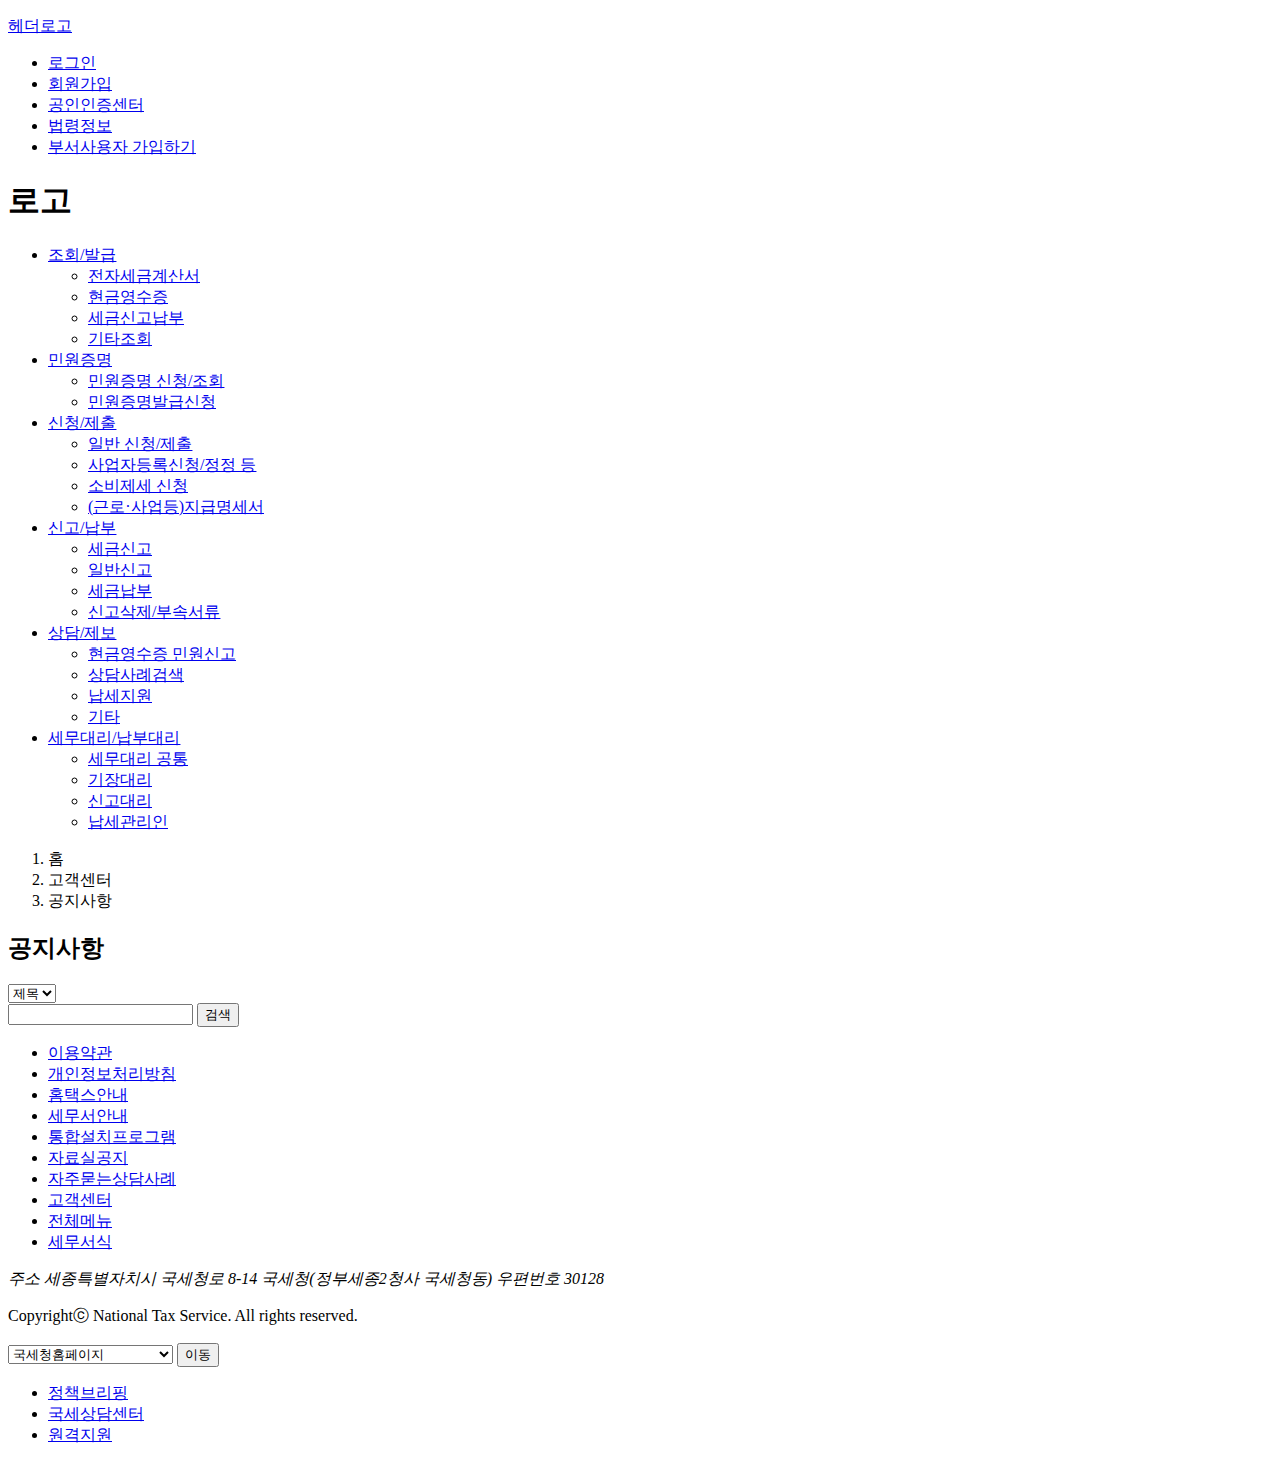
==== boards.html @ 21fefa9e "Merge branch 'master' of https://github.com/mucie567/hometax" ====
<!DOCTYPE html>
<html lang="ko">
<head>
    <meta charset="UTF-8">
    <meta name="viewport" content="width=device-width, initial-scale=1.0">
    <title>국세청 홈택스</title>
</head>
<body>
    <div id="wrap">
        <header id="header">
            <div class="header_top">
                <p class="header_top_logo"><a href="#">헤더로고</a></p>
                <ul>
                    <li><a href="#">로그인</a></li>
                    <li><a href="#">회원가입</a></li>
                    <li><a href="#">공인인증센터</a></li>
                    <li><a href="#">법령정보</a></li>
                    <li><a href="#">부서사용자 가입하기</a></li>
                </ul>
            </div>
            <h1 class="logo">로고</h1>
            <p class="all-menu"><a href="#"></a></p>
            <p class="search-bar"><a href="#"></a></p>
            <div id="gnb">
                <ul>
                    <li><a href="#">조회/발급</a>
                        <ul>
                            <li><a href="#">전자세금계산서</a></li>
                            <li><a href="#">현금영수증</a></li>
                            <li><a href="#">세금신고납부</a></li>
                            <li><a href="#">기타조회</a></li>
                        </ul>
                    </li>
                    <li><a href="#">민원증명</a>
                        <ul>
                            <li><a href="#">민원증명 신청/조회</a></li>
                            <li><a href="#">민원증명발급신청</a></li>
                        </ul>
                    </li>
                    <li><a href="#">신청/제출</a>
                        <ul>
                            <li><a href="#">일반 신청/제출</a></li>
                            <li><a href="#">사업자등록신청/정정 등</a></li>
                            <li><a href="#">소비제세 신청</a></li>
                            <li><a href="#">(근로&middot;사업등)지급명세서</a></li>
                        </ul>
                    </li>
                    <li><a href="#">신고/납부</a>
                        <ul>
                            <li><a href="#">세금신고</a></li>
                            <li><a href="#">일반신고</a></li>
                            <li><a href="#">세금납부</a></li>
                            <li><a href="#">신고삭제/부속서류</a></li>
                        </ul>
                    </li>
                    <li><a href="#">상담/제보</a>
                        <ul>
                            <li><a href="#">현금영수증 민원신고</a></li>
                            <li><a href="#">상담사례검색</a></li>
                            <li><a href="#">납세지원</a></li>
                            <li><a href="#">기타</a></li>
                        </ul>
                    </li>
                    <li><a href="#">세무대리/납부대리</a>
                        <ul>
                            <li><a href="#">세무대리 공통</a></li>
                            <li><a href="#">기장대리</a></li>
                            <li><a href="#">신고대리</a></li>
                            <li><a href="#">납세관리인</a></li>
                        </ul>
                    </li>
                </ul>
            </div>
        </header>
        <div id="container">
            <div class="top-menu">
                <ol>
                    <li>홈</li>
                    <li>고객센터</li>
                    <li>공지사항</li>
                </ol>
            </div>         
            <h2>공지사항</h2>
            <srh-form>
                <div class="srh-box">
                    <select name="serch type" id="srh-type">
                        <option value="제목">제목</option>
                        <option value="내용">내용</option>
                        <option value="번호">번호</option>
                    </select>
                </div>
                <div class="input-box">
                    <input type="text">
                    <input type="submit" value="검색">
                </div>
            </srh-form>

            <div class="content"></div>
            <div class="bottom-order"></div>
        </div>
        <div id="bg-footer">
            <footer id="footer">
                <ul class="footer-menu">
                    <li><a href="#">이용약관</a></li>
                    <li><a href="#">개인정보처리방침</a></li>
                    <li><a href="#">홈택스안내</a></li>
                    <li><a href="#">세무서안내</a></li>
                    <li><a href="#">통합설치프로그램</a></li>
                    <li><a href="#">자료실공지</a></li>
                    <li><a href="#">자주묻는상담사례</a></li>
                    <li><a href="#">고객센터</a></li>
                    <li><a href="#">전체메뉴</a></li>
                    <li><a href="#">세무서식</a></li>
                </ul>
                <address>주소 세종특별자치시 국세청로 8-14 국세청(정부세종2청사 국세청동)   우편번호 30128 </address>
                <p class="copryright">Copyrightⓒ National Tax Service. All rights reserved.</p>
                <select name="sitemap" id="sitemap-tab-menu">
                    <option value="국세청홈페이지">국세청홈페이지</option>
                    <option value="위택스">위택스</option>
                    <option value="이택스">이택스</option>
                    <option value="국민건강보험">국민건강보험</option>
                    <option value="기획재정부홈페이지">기획재정부홈페이지</option>
                    <option value="취업후학자금상환서비스">취업후학자금상환서비스</option>
                    <option value="공익신고안내">공익신고안내</option>
                </select>
                <input type="submit" value="이동">
                <ul>
                    <li><a href="#">정책브리핑</a></li>
                    <li><a href="#">국세상담센터</a></li>
                    <li><a href="#">원격지원</a></li>
                </ul>
            </footer>
        </div>
    </div>
</body>
</html>
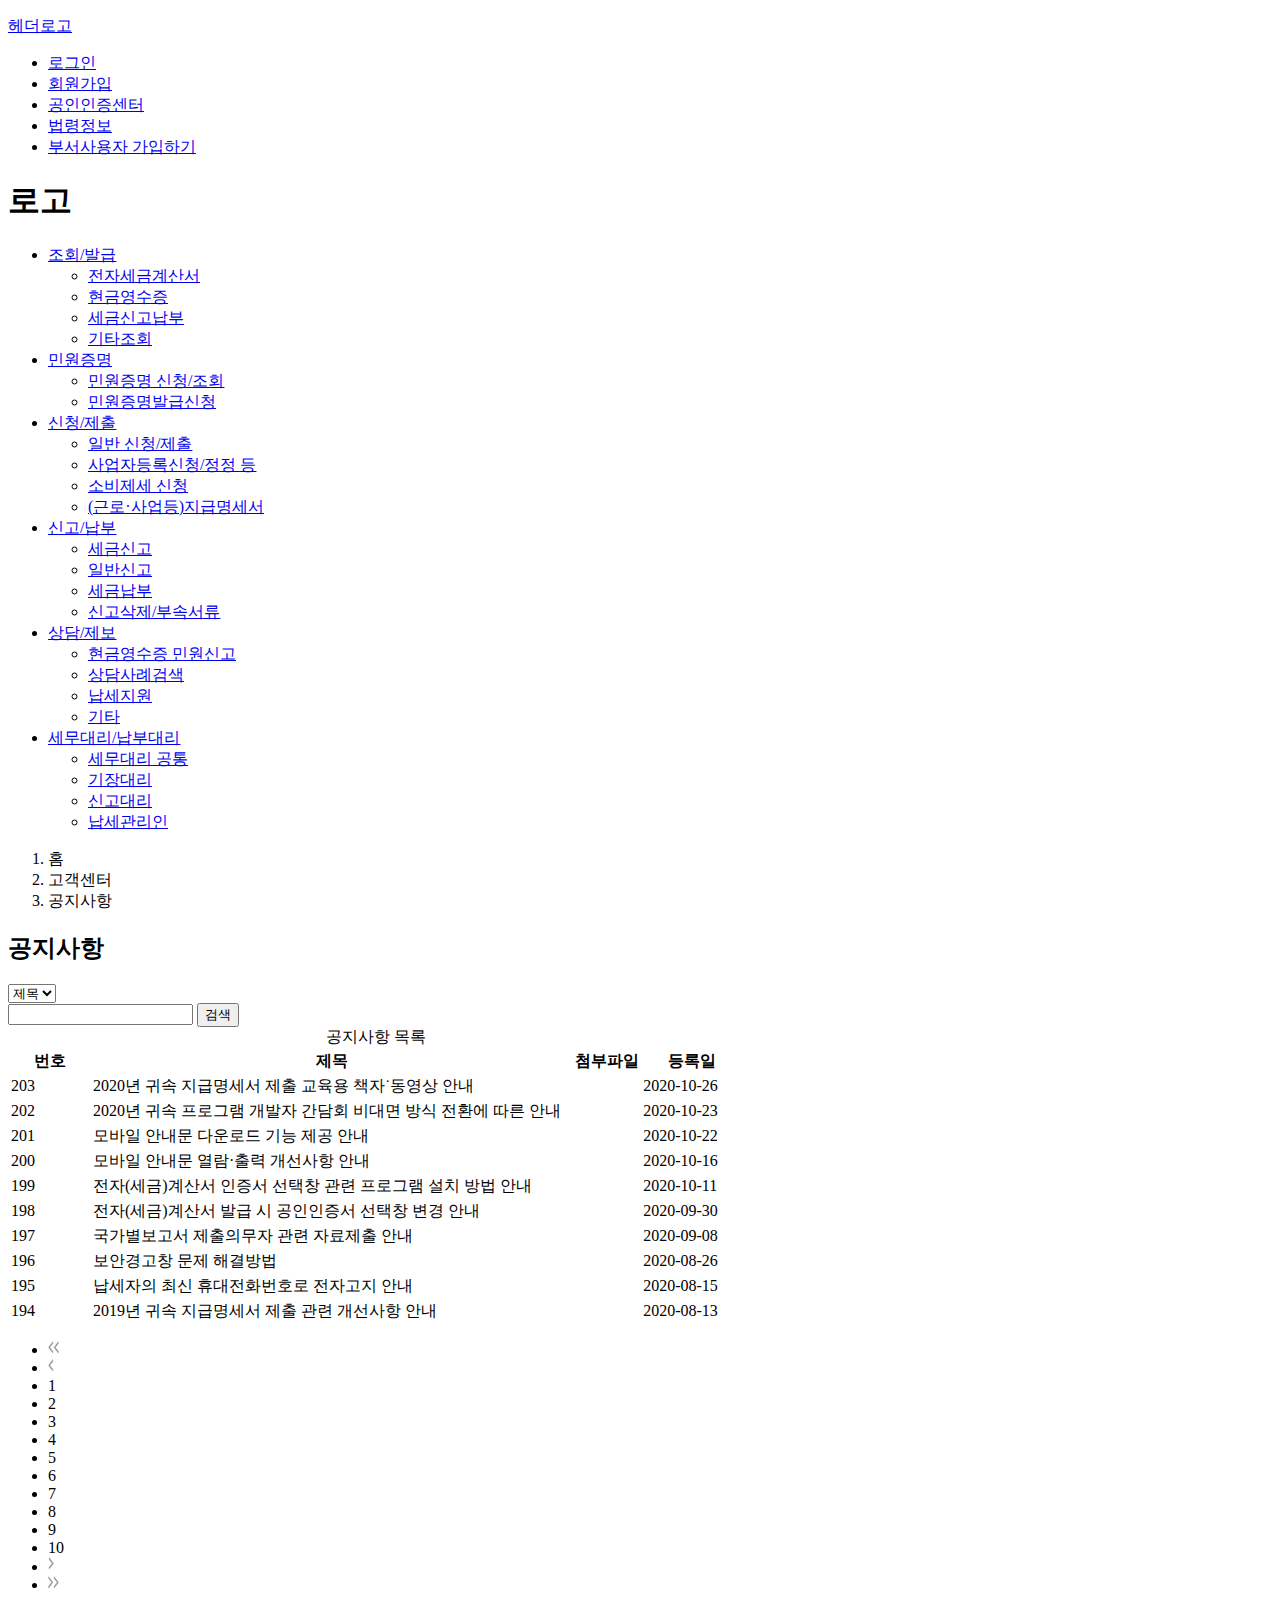
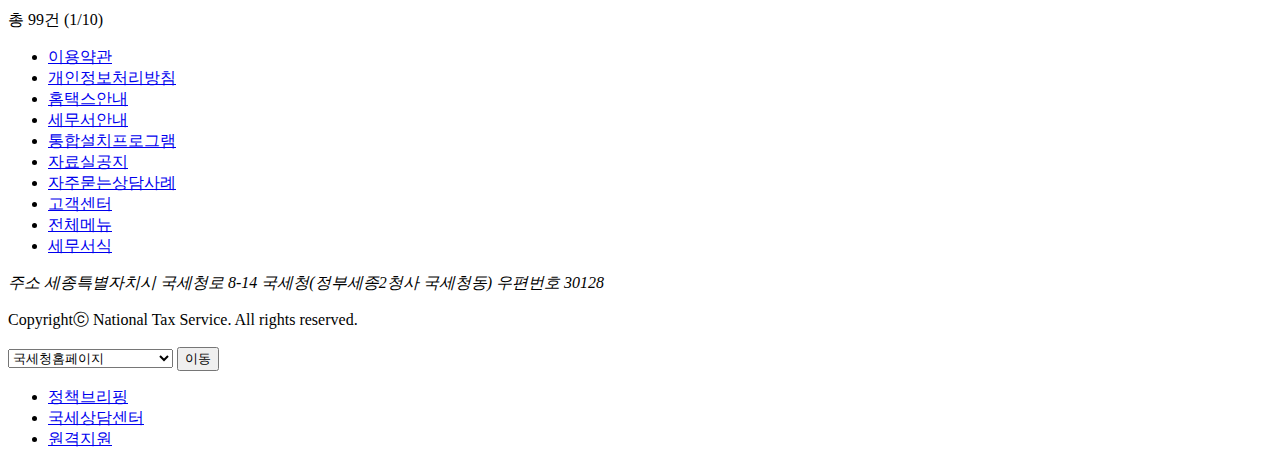
==== commit 689219ca: "boards-fin" ====
--- a/boards.html
+++ b/boards.html
@@ -94,9 +94,106 @@
                     <input type="submit" value="검색">
                 </div>
             </srh-form>
-
-            <div class="content"></div>
-            <div class="bottom-order"></div>
+            <div class="scope-col">
+                <table>
+                    <caption>공지사항 목록</caption>
+                    <colgroup>
+                        <col style="width:10.9%">
+                        <col style="width:65.45%">
+                        <col style="width:9.09%">
+                        <col style="width:13.63%">
+                    </colgroup>
+                    <thead>
+                        <tr>
+                            <th scope="col">번호</th>
+                            <th scope="col">제목</th>
+                            <th scope="col">첨부파일</th>
+                            <th scope="col">등록일</th>
+                        </tr>
+                    </thead>
+                    <tbody>
+                        <tr>
+                            <td>203</td>
+                            <td>2020년 귀속 지급명세서 제출 교육용 책자˙동영상 안내</td>
+                            <td class="att-file"></td>
+                            <td>2020-10-26</td>
+                        </tr>
+                        <tr>
+                            <td>202</td>
+                            <td>2020년 귀속 프로그램 개발자 간담회 비대면 방식 전환에 따른 안내</td>
+                            <td></td>
+                            <td>2020-10-23</td>
+                        </tr>
+                        <tr>
+                            <td>201</td>
+                            <td>모바일 안내문 다운로드 기능 제공 안내</td>
+                            <td class="att-file"></td>
+                            <td>2020-10-22</td>
+                        </tr>
+                        <tr>
+                            <td>200</td>
+                            <td>모바일 안내문 열람·출력 개선사항 안내</td>
+                            <td class="att-file"></td>
+                            <td>2020-10-16</td>
+                        </tr>
+                        <tr>
+                            <td>199</td>
+                            <td>전자(세금)계산서 인증서 선택창 관련 프로그램 설치 방법 안내</td>
+                            <td></td>
+                            <td>2020-10-11</td>
+                        </tr>
+                        <tr>
+                            <td>198</td>
+                            <td>전자(세금)계산서 발급 시 공인인증서 선택창 변경 안내</td>
+                            <td></td>
+                            <td>2020-09-30</td>
+                        </tr>
+                        <tr>
+                            <td>197</td>
+                            <td>국가별보고서 제출의무자 관련 자료제출 안내</td>
+                            <td class="att-file"></td>
+                            <td>2020-09-08</td>
+                        </tr>
+                        <tr>
+                            <td>196</td>
+                            <td>보안경고창 문제 해결방법</td>
+                            <td></td>
+                            <td>2020-08-26</td>
+                        </tr>
+                        <tr>
+                            <td>195</td>
+                            <td>납세자의 최신 휴대전화번호로 전자고지 안내</td>
+                            <td></td>
+                            <td>2020-08-15</td>
+                        </tr>
+                        <tr>
+                            <td>194</td>
+                            <td>2019년 귀속 지급명세서 제출 관련 개선사항 안내</td>
+                            <td class="att-file"></td>
+                            <td>2020-08-13</td>
+                        </tr>
+                    </tbody>
+                </table>
+            </div>
+            <div class="page-num">
+                <ul>
+                    <li><a href="#"><img src="images/boards/boards-arr1.png" alt="첫 페이지"></a></li>
+                    <li><a href="#"><img src="images/boards/boards-arr2.png" alt="이전 페이지"></a></li>
+                    <li><a href="#"></a>1</li>
+                    <li><a href="#"></a>2</li>
+                    <li><a href="#"></a>3</li>
+                    <li><a href="#"></a>4</li>
+                    <li><a href="#"></a>5</li>
+                    <li><a href="#"></a>6</li>
+                    <li><a href="#"></a>7</li>
+                    <li><a href="#"></a>8</li>
+                    <li><a href="#"></a>9</li>
+                    <li><a href="#"></a>10</li>
+                    <li><a href="#"><img src="images/boards/boards-arr3.png" alt="다음 페이지"></a></li>
+                    <li><a href="#"><img src="images/boards/boards-arr4.png" alt="마지막 페이지"></a></li>
+                </ul>
+            </div>
+            <p class="total">총 99건 (1/10)</p>
         </div>
         <div id="bg-footer">
             <footer id="footer">
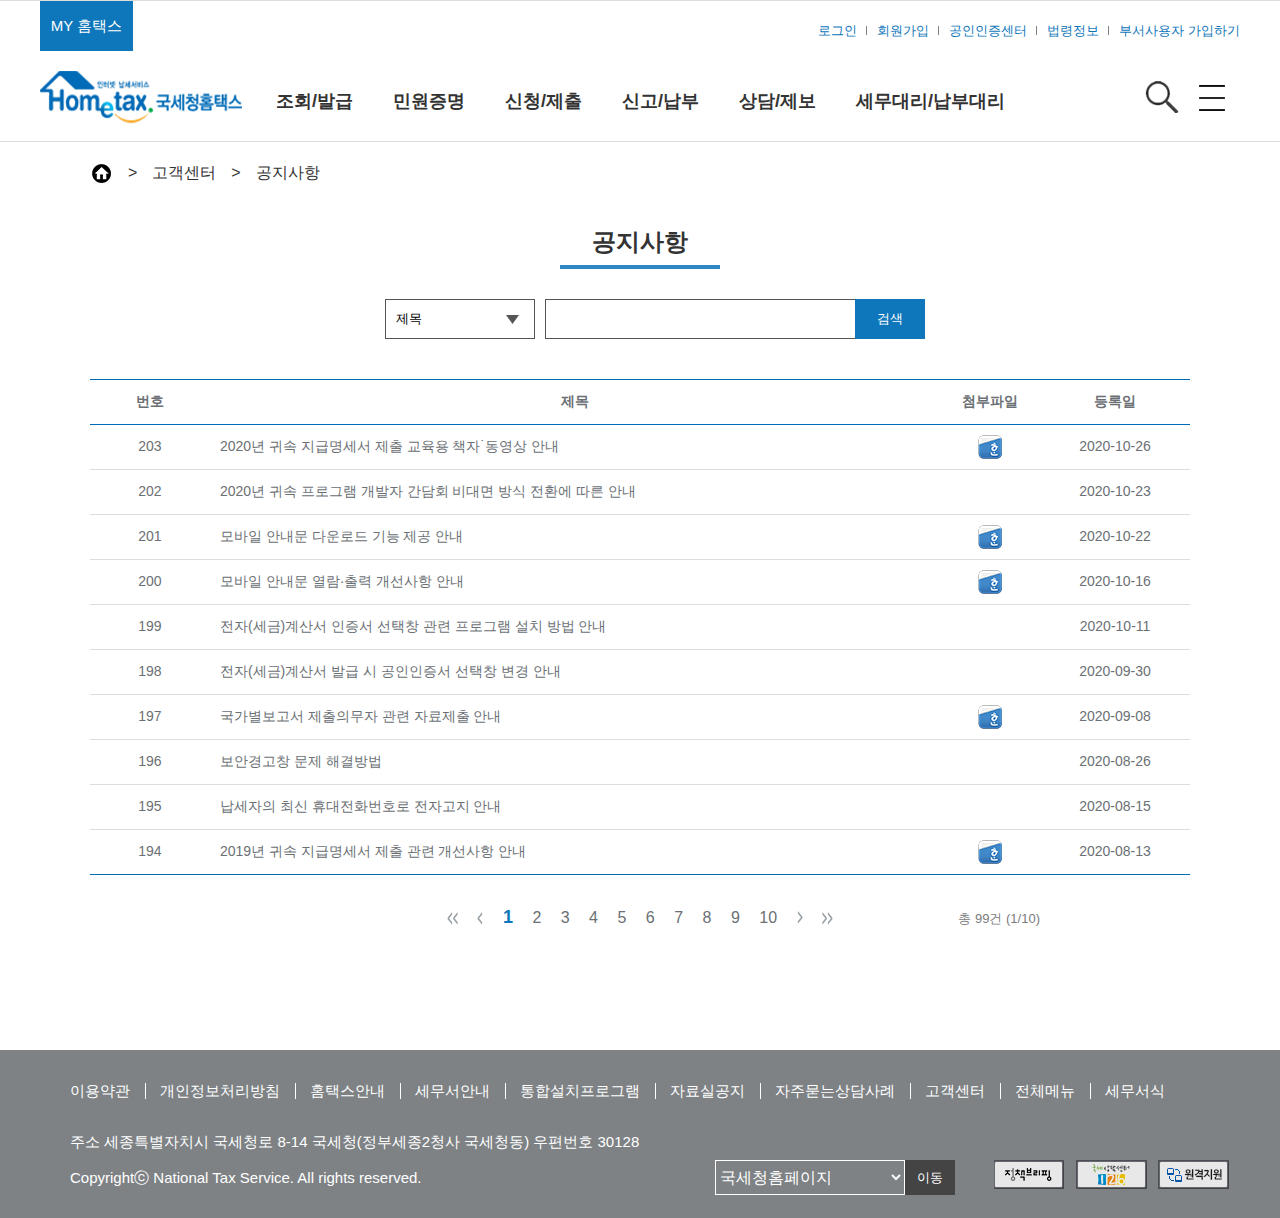
==== commit 0a971709: "no message" ====
--- a/boards.html
+++ b/boards.html
@@ -3,14 +3,16 @@
 <head>
     <meta charset="UTF-8">
     <meta name="viewport" content="width=device-width, initial-scale=1.0">
+    <link rel="stylesheet" href="css/style-boards.min.css">
     <title>국세청 홈택스</title>
 </head>
 <body>
-    <div id="wrap">
-        <header id="header">
+    <p class="skip-menu"><a href="#container">본문바로가기</a></p>
+    <header id="header-wrap">
+        <div id="header">
             <div class="header_top">
-                <p class="header_top_logo"><a href="#">헤더로고</a></p>
-                <ul>
+                <p class="header_top_logo"><a href="#">MY 홈택스</a></p>
+                <ul class="util-menu">
                     <li><a href="#">로그인</a></li>
                     <li><a href="#">회원가입</a></li>
                     <li><a href="#">공인인증센터</a></li>
@@ -18,88 +20,101 @@
                     <li><a href="#">부서사용자 가입하기</a></li>
                 </ul>
             </div>
-            <h1 class="logo">로고</h1>
-            <p class="all-menu"><a href="#"></a></p>
-            <p class="search-bar"><a href="#"></a></p>
-            <div id="gnb">
-                <ul>
-                    <li><a href="#">조회/발급</a>
-                        <ul>
-                            <li><a href="#">전자세금계산서</a></li>
-                            <li><a href="#">현금영수증</a></li>
-                            <li><a href="#">세금신고납부</a></li>
-                            <li><a href="#">기타조회</a></li>
-                        </ul>
-                    </li>
-                    <li><a href="#">민원증명</a>
-                        <ul>
-                            <li><a href="#">민원증명 신청/조회</a></li>
-                            <li><a href="#">민원증명발급신청</a></li>
-                        </ul>
-                    </li>
-                    <li><a href="#">신청/제출</a>
-                        <ul>
-                            <li><a href="#">일반 신청/제출</a></li>
-                            <li><a href="#">사업자등록신청/정정 등</a></li>
-                            <li><a href="#">소비제세 신청</a></li>
-                            <li><a href="#">(근로&middot;사업등)지급명세서</a></li>
-                        </ul>
-                    </li>
-                    <li><a href="#">신고/납부</a>
-                        <ul>
-                            <li><a href="#">세금신고</a></li>
-                            <li><a href="#">일반신고</a></li>
-                            <li><a href="#">세금납부</a></li>
-                            <li><a href="#">신고삭제/부속서류</a></li>
-                        </ul>
-                    </li>
-                    <li><a href="#">상담/제보</a>
-                        <ul>
-                            <li><a href="#">현금영수증 민원신고</a></li>
-                            <li><a href="#">상담사례검색</a></li>
-                            <li><a href="#">납세지원</a></li>
-                            <li><a href="#">기타</a></li>
-                        </ul>
-                    </li>
-                    <li><a href="#">세무대리/납부대리</a>
-                        <ul>
-                            <li><a href="#">세무대리 공통</a></li>
-                            <li><a href="#">기장대리</a></li>
-                            <li><a href="#">신고대리</a></li>
-                            <li><a href="#">납세관리인</a></li>
-                        </ul>
-                    </li>
-                </ul>
-            </div>
-        </header>
-        <div id="container">
-            <div class="top-menu">
+            <div class="header-bot">
+                <h1 class="logo"><a href="#">로고</a></h1>
+                <p class="all-menu"><a href="#gnb"></a></p>
+                <p class="search-bar"><a href="#"></a></p>
+                <div id="gnb">
+                    <ul>
+                        <!-- <li class="gnb-m1"><a href="#" class="on">조회/발급</a> -->
+                        <li class="gnb-m1"><a href="#">조회/발급</a>
+                            <ul>
+                                <li><a href="#">전자세금계산서</a></li>
+                                <li><a href="#">현금영수증</a></li>
+                                <li><a href="#">세금신고납부</a></li>
+                                <li><a href="#">기타조회</a></li>
+                            </ul>
+                        </li>
+                        <li class="gnb-m2"><a href="#">민원증명</a>
+                            <ul>
+                                <li><a href="#">민원증명 신청/조회</a></li>
+                                <li><a href="#">민원증명발급신청</a></li>
+                            </ul>
+                        </li>
+                        <li class="gnb-m3"><a href="#">신청/제출</a>
+                            <ul>
+                                <li><a href="#">일반 신청/제출</a></li>
+                                <li><a href="#">사업자등록신청/정정 등</a></li>
+                                <li><a href="#">소비제세 신청</a></li>
+                                <li><a href="#">(근로&middot;사업등)지급명세서</a></li>
+                            </ul>
+                        </li>
+                        <li class="gnb-m4"><a href="#">신고/납부</a>
+                            <ul>
+                                <li><a href="#">세금신고</a></li>
+                                <li><a href="#">일반신고</a></li>
+                                <li><a href="#">세금납부</a></li>
+                                <li><a href="#">신고삭제/부속서류</a></li>
+                            </ul>
+                        </li>
+                        <li class="gnb-m5"><a href="#">상담/제보</a>
+                            <ul>
+                                <li><a href="#">현금영수증 민원신고</a></li>
+                                <li><a href="#">상담사례검색</a></li>
+                                <li><a href="#">납세지원</a></li>
+                                <li><a href="#">기타</a></li>
+                            </ul>
+                        </li>
+                        <li class="gnb-m6"><a href="#">세무대리/납부대리</a>
+                            <ul>
+                                <li><a href="#">세무대리 공통</a></li>
+                                <li><a href="#">기장대리</a></li>
+                                <li><a href="#">신고대리</a></li>
+                                <li><a href="#">납세관리인</a></li>
+                            </ul>
+                        </li>
+                    </ul>
+                    <p class="btn-gnb-close">닫기</p>
+                </div>
+            </div>
+        </div>
+    </header>
+    <div id="container">
+        <div class="top-menu">
+            <div class="navigation">
                 <ol>
-                    <li>홈</li>
-                    <li>고객센터</li>
-                    <li>공지사항</li>
+                    <li class="home-icon">홈</li>
+                    <li><span>></span><a href="#">고객센터</a></li>
+                    <li><span>></span><a href="boards.html">공지사항</a></li>
                 </ol>
-            </div>         
+            </div>
+        </div>         
+        <div class="contents-box">
             <h2>공지사항</h2>
-            <srh-form>
-                <div class="srh-box">
-                    <select name="serch type" id="srh-type">
-                        <option value="제목">제목</option>
-                        <option value="내용">내용</option>
-                        <option value="번호">번호</option>
-                    </select>
-                </div>
-                <div class="input-box">
-                    <input type="text">
-                    <input type="submit" value="검색">
-                </div>
-            </srh-form>
+            <form class="srh-form" method="POST">
+                <fieldset>
+                    <legend>공지사항 검색</legend>
+                    <ul>
+                        <li class="srh-box">
+                            <select name="serch type" id="srh-type" title="검색어 옵셤을 선택하세요">
+                                <option value="title">제목</option>
+                                <option value="content">내용</option>
+                                <option value="number">번호</option>
+                            </select>
+                        </li>
+                        <li class="input-box">
+                            <input type="text" title="검색어를 입력하세요">
+                            <input type="submit" value="검색">
+                        </li>
+                    </ul>
+                </fieldset>
+            </form>
             <div class="scope-col">
                 <table>
                     <caption>공지사항 목록</caption>
                     <colgroup>
                         <col style="width:10.9%">
-                        <col style="width:65.45%">
+                        <col style="width:auto">
                         <col style="width:9.09%">
                         <col style="width:13.63%">
                     </colgroup>
@@ -114,61 +129,61 @@
                     <tbody>
                         <tr>
                             <td>203</td>
-                            <td>2020년 귀속 지급명세서 제출 교육용 책자˙동영상 안내</td>
+                            <td class="col-title"><a href="#">2020년 귀속 지급명세서 제출 교육용 책자˙동영상 안내</a></td>
                             <td class="att-file"></td>
                             <td>2020-10-26</td>
                         </tr>
                         <tr>
                             <td>202</td>
-                            <td>2020년 귀속 프로그램 개발자 간담회 비대면 방식 전환에 따른 안내</td>
+                            <td class="col-title"><a href="#">2020년 귀속 프로그램 개발자 간담회 비대면 방식 전환에 따른 안내</a></td>
                             <td></td>
                             <td>2020-10-23</td>
                         </tr>
                         <tr>
                             <td>201</td>
-                            <td>모바일 안내문 다운로드 기능 제공 안내</td>
+                            <td class="col-title"><a href="#">모바일 안내문 다운로드 기능 제공 안내</a></td>
                             <td class="att-file"></td>
                             <td>2020-10-22</td>
                         </tr>
                         <tr>
                             <td>200</td>
-                            <td>모바일 안내문 열람·출력 개선사항 안내</td>
+                            <td class="col-title"><a href="#">모바일 안내문 열람·출력 개선사항 안내</a></td>
                             <td class="att-file"></td>
                             <td>2020-10-16</td>
                         </tr>
                         <tr>
                             <td>199</td>
-                            <td>전자(세금)계산서 인증서 선택창 관련 프로그램 설치 방법 안내</td>
+                            <td class="col-title"><a href="#">전자(세금)계산서 인증서 선택창 관련 프로그램 설치 방법 안내</a></td>
                             <td></td>
                             <td>2020-10-11</td>
                         </tr>
                         <tr>
                             <td>198</td>
-                            <td>전자(세금)계산서 발급 시 공인인증서 선택창 변경 안내</td>
+                            <td class="col-title"><a href="#">전자(세금)계산서 발급 시 공인인증서 선택창 변경 안내</a></td>
                             <td></td>
                             <td>2020-09-30</td>
                         </tr>
                         <tr>
                             <td>197</td>
-                            <td>국가별보고서 제출의무자 관련 자료제출 안내</td>
+                            <td class="col-title"><a href="#">국가별보고서 제출의무자 관련 자료제출 안내</a></td>
                             <td class="att-file"></td>
                             <td>2020-09-08</td>
                         </tr>
                         <tr>
                             <td>196</td>
-                            <td>보안경고창 문제 해결방법</td>
+                            <td class="col-title"><a href="#">보안경고창 문제 해결방법</a></td>
                             <td></td>
                             <td>2020-08-26</td>
                         </tr>
                         <tr>
                             <td>195</td>
-                            <td>납세자의 최신 휴대전화번호로 전자고지 안내</td>
+                            <td class="col-title"><a href="#">납세자의 최신 휴대전화번호로 전자고지 안내</a></td>
                             <td></td>
                             <td>2020-08-15</td>
                         </tr>
-                        <tr>
+                        <tr class="col-last">
                             <td>194</td>
-                            <td>2019년 귀속 지급명세서 제출 관련 개선사항 안내</td>
+                            <td class="col-title"><a href="#">2019년 귀속 지급명세서 제출 관련 개선사항 안내</a></td>
                             <td class="att-file"></td>
                             <td>2020-08-13</td>
                         </tr>
@@ -179,38 +194,41 @@
                 <ul>
                     <li><a href="#"><img src="images/boards/boards-arr1.png" alt="첫 페이지"></a></li>
                     <li><a href="#"><img src="images/boards/boards-arr2.png" alt="이전 페이지"></a></li>
-                    <li><a href="#"></a>1</li>
-                    <li><a href="#"></a>2</li>
-                    <li><a href="#"></a>3</li>
-                    <li><a href="#"></a>4</li>
-                    <li><a href="#"></a>5</li>
-                    <li><a href="#"></a>6</li>
-                    <li><a href="#"></a>7</li>
-                    <li><a href="#"></a>8</li>
-                    <li><a href="#"></a>9</li>
-                    <li><a href="#"></a>10</li>
+                    <li><a href="#" class="on">1</a></li>
+                    <!-- <li><a href="#">1</a></li> -->
+                    <li><a href="#">2</a></li>
+                    <li><a href="#">3</a></li>
+                    <li><a href="#">4</a></li>
+                    <li><a href="#">5</a></li>
+                    <li><a href="#">6</a></li>
+                    <li><a href="#">7</a></li>
+                    <li><a href="#">8</a></li>
+                    <li><a href="#">9</a></li>
+                    <li><a href="#">1</a>0</li>
                     <li><a href="#"><img src="images/boards/boards-arr3.png" alt="다음 페이지"></a></li>
                     <li><a href="#"><img src="images/boards/boards-arr4.png" alt="마지막 페이지"></a></li>
                 </ul>
-            </div>
-            <p class="total">총 99건 (1/10)</p>
+                <p class="total">총 99건 (1/10)</p>
+            </div>
         </div>
-        <div id="bg-footer">
-            <footer id="footer">
-                <ul class="footer-menu">
-                    <li><a href="#">이용약관</a></li>
-                    <li><a href="#">개인정보처리방침</a></li>
-                    <li><a href="#">홈택스안내</a></li>
-                    <li><a href="#">세무서안내</a></li>
-                    <li><a href="#">통합설치프로그램</a></li>
-                    <li><a href="#">자료실공지</a></li>
-                    <li><a href="#">자주묻는상담사례</a></li>
-                    <li><a href="#">고객센터</a></li>
-                    <li><a href="#">전체메뉴</a></li>
-                    <li><a href="#">세무서식</a></li>
-                </ul>
-                <address>주소 세종특별자치시 국세청로 8-14 국세청(정부세종2청사 국세청동)   우편번호 30128 </address>
-                <p class="copryright">Copyrightⓒ National Tax Service. All rights reserved.</p>
+    </div>
+    <div id="bg-footer">
+        <footer id="footer">
+            <ul class="footer-menu">
+                <li><a href="#">이용약관</a></li>
+                <li><a href="#">개인정보처리방침</a></li>
+                <li><a href="#">홈택스안내</a></li>
+                <li><a href="#">세무서안내</a></li>
+                <li><a href="#">통합설치프로그램</a></li>
+                <li><a href="#">자료실공지</a></li>
+                <li><a href="#">자주묻는상담사례</a></li>
+                <li><a href="#">고객센터</a></li>
+                <li><a href="#">전체메뉴</a></li>
+                <li><a href="#">세무서식</a></li>
+            </ul>
+            <address>주소 세종특별자치시 국세청로 8-14 국세청(정부세종2청사 국세청동)   우편번호 30128 </address>
+            <p class="copryright">Copyrightⓒ National Tax Service. All rights reserved.</p>
+            <div class="sitemap-select">
                 <select name="sitemap" id="sitemap-tab-menu">
                     <option value="국세청홈페이지">국세청홈페이지</option>
                     <option value="위택스">위택스</option>
@@ -221,13 +239,13 @@
                     <option value="공익신고안내">공익신고안내</option>
                 </select>
                 <input type="submit" value="이동">
-                <ul>
-                    <li><a href="#">정책브리핑</a></li>
-                    <li><a href="#">국세상담센터</a></li>
-                    <li><a href="#">원격지원</a></li>
-                </ul>
-            </footer>
-        </div>
+            </div>
+            <ul class="footer-site-ico">
+                <li class="footer-site-ico-1"><a href="#">정책브리핑</a></li>
+                <li class="footer-site-ico-2"><a href="#">국세상담센터</a></li>
+                <li class="footer-site-ico-3"><a href="#">원격지원</a></li>
+            </ul>
+        </footer>
     </div>
 </body>
 </html>--- a/css/style-boards.min.css
+++ b/css/style-boards.min.css
@@ -0,0 +1,3 @@
+@import url("../css/reset.css");body{width:100%;color:#333333;font:14px/1.4 Noto Sans, Malgun Gothic, '맑은고딕', AppleGothic, gulim, '굴림', dotum,+ '돋움', sans-serif}#header-wrap{width:100%;margin:0 auto;border-top:1px solid #dddddd;border-bottom:1px solid #dddddd;margin-bottom:20px}#header-wrap #header{max-width:1200px;margin:0 auto}#header-wrap #header .header_top{overflow:hidden}#header-wrap #header .header_top .header_top_logo{float:left}#header-wrap #header .header_top .header_top_logo a{display:block;width:93px;height:50px;color:#fff;font-size:15px;background-color:#0e76ba;text-align:center;line-height:50px}#header-wrap #header .header_top ul{float:right;overflow:hidden;margin-top:20px}#header-wrap #header .header_top ul li{position:relative;float:left;margin-left:20px}#header-wrap #header .header_top ul li:first-child{margin-left:0}#header-wrap #header .header_top ul li::before{position:absolute;top:5px;left:-11px;content:'';display:block;width:1px;height:9px;background-color:#7e8285}#header-wrap #header .header_top ul li a{color:#0e76ba;font-size:13px}#header-wrap #header .header-bot{position:relative;padding:20px 0 20px;margin-bottom:10px;height:80px}#header-wrap #header .header-bot .logo a{display:block;text-indent:-9999px;width:202px;height:54px;background:url("../images/common/logo.png") no-repeat 0 0}#header-wrap #header .header-bot .all-menu{position:absolute;top:30px;right:10px}#header-wrap #header .header-bot .all-menu a{display:block;width:36px;height:36px;background:url(../images/common/ico-all-menu-1.png) no-repeat 0 0}#header-wrap #header .header-bot .search-bar{position:absolute;top:28px;right:60px}#header-wrap #header .header-bot .search-bar a{display:block;width:36px;height:36px;background:url(../images/common/ico-sch-1.png) no-repeat 0 0}#gnb{position:absolute;top:38px;left:196px;max-width:100%}#gnb .btn-gnb-close{display:none}#gnb>ul{overflow:hidden}#gnb>ul *[class*='gnb-']{float:left;margin-left:40px}#gnb>ul *[class*='gnb-']>a{font-size:18px;font-weight:bold;color:#333}#gnb>ul *[class*='gnb-']>ul{overflow:hidden;display:none}#gnb>ul *[class*='gnb-']>ul.on{display:block}#gnb>ul *[class*='gnb-']>ul li{padding-left:120px;font-size:16px;color:#0e76ba;float:left}#gnb>ul *[class*='gnb-']>ul li:first-child{padding-left:0}#container{width:1200px;margin:0 auto}#container .top-menu .navigation{overflow:hidden;position:relative;margin-left:50px;font-size:16px}#container .top-menu .navigation li{float:left;margin-right:15px;text-align:center}#container .top-menu .navigation li span{padding-right:15px}#container .top-menu .navigation .home-icon{height:23px;width:23px;background:url("../images/boards/boards-home.png") no-repeat 0 0;text-indent:-9999px}.contents-box{max-width:1100px;margin:0 auto;color:#6b7074}.contents-box h2{text-align:center;font-size:24px;font-weight:bold;color:#333333;margin:40px 0;position:relative}.contents-box h2::after{content:'';position:absolute;top:40px;left:calc(50% - 80px);width:160px;height:4px;background-color:#2c87c2}.contents-box .srh-form{position:relative;padding-bottom:80px}.contents-box .srh-form .srh-box{position:absolute;top:0;left:295px}.contents-box .srh-form .srh-box select{width:150px;height:40px;border-color:#555555;padding-left:10px;padding-right:35px;white-space:nowrap;text-overflow:ellipsis;-webkit-appearance:none;background:url("../images/boards/boards-arr6.png") no-repeat 120px 15px}.contents-box .srh-form .srh-box select:focus{outline:none}.contents-box .srh-form .input-box{position:absolute;top:0;left:455px}.contents-box .srh-form .input-box input{padding:10px;border-color:#555555}.contents-box .srh-form .input-box input:focus{outline:none}.contents-box .srh-form .input-box input[type="text"]{width:380px;height:40px;padding-right:70px}.contents-box .srh-form .input-box input[type="submit"]{position:absolute;top:0;right:0;background-color:#0e76ba;color:#fff;width:70px;height:40px;border:none;-webkit-appearance:none}.contents-box .scope-col table{text-align:center;width:1100px;margin:0 auto}.contents-box .scope-col table th{height:45px;vertical-align:middle;border-top:1px solid #006bb7;border-bottom:1px solid #006bb7}.contents-box .scope-col table td{height:45px;vertical-align:middle;border-bottom:1px solid #dddddd}.contents-box .scope-col .col-title{text-align:left;padding:0 10px;word-break:break-all}.contents-box .scope-col .col-last td{border-bottom:1px solid #006bb7}.contents-box .scope-col .att-file{width:24px;height:24px;background:url(../images/boards/boards-att-file.png) center center no-repeat}.contents-box .page-num{text-align:center;font-size:16px;margin:30px 0 120px;position:relative}.contents-box .page-num ul li{display:inline-block;padding-right:15px}.contents-box .page-num ul li:last-child{padding-right:0}.contents-box .page-num ul li .on{color:#0e76ba;font-weight:bold;font-size:18px}.contents-box .page-num p{position:absolute;top:5px;right:150px;font-size:13px;color:#7c7c7c;vertical-align:middle}#bg-footer{max-width:100%;background-color:#7e8285;color:#fff;font-size:15px}#footer{position:relative;max-width:1200px;margin:0 auto;padding:30px}#footer .footer-menu{overflow:hidden;margin-bottom:30px}#footer .footer-menu li{position:relative;float:left;margin-left:30px}#footer .footer-menu li ~ li::after{position:absolute;top:3px;left:-15px;content:'';display:block;width:1px;height:16px;background-color:#fff}#footer .footer-menu li:first-child{margin-left:0}#footer address{padding-bottom:15px}#footer .sitemap-select{position:absolute;top:110px;right:335px}#footer .sitemap-select input[type='submit']{position:absolute;top:0;right:-50px;width:50px;height:35px;color:#fff;background-color:#444;border:1px solid transparent}#footer .footer-site-ico{position:absolute;top:110px;right:10px;overflow:hidden}#footer .footer-site-ico li{text-indent:-9999px;float:left;width:72px;height:29px;background:url("../images/common/footer-ico-1.png") no-repeat 0 0;margin-left:10px}#footer .footer-site-ico li.footer-site-ico-2{background:url("../images/common/footer-ico-2.png") no-repeat 0 0}#footer .footer-site-ico li.footer-site-ico-3{background:url("../images/common/footer-ico-3.png") no-repeat 0 0}#sitemap-tab-menu{width:190px;height:35px;background-color:#7e8285;color:#fff;border:1px solid #fff;font-size:16px}@media (min-width: 1076px){#banner-slide .banner-ico-1 .banner-ico{max-width:100%}}@media (max-width: 1075px) and (min-width: 1024px){body{margin:0 auto}#header .header-bot .search-bar a{display:none}#banner-slide .banner-ico-1 .banner-ico{max-width:100%}#board-service .board-left{max-width:100%}#board-service .service-right{max-width:100%}#footer .footer-menu{display:none}#footer .sitemap-select{top:60px}#footer .footer-site-ico{top:60px}}@media (max-width: 1023px){body{padding:10px}#header .header_top{display:none}#header .header-bot .logo a{margin:0 auto}#header .header-bot .search-bar a{display:none}#bg-container #container .tit-1{display:none}#bg-container #container .tax-calc{margin:0;top:calc(50% - 168px);left:calc(50% - 355px)}#bg-container #container .calendar{margin:0;top:calc(50% - 168px);right:calc(50% - 355px)}#banner-slide .banner-ico-1{overflow-x:auto}#board-service .board-left{float:none;width:100%}#board-service .service-right{float:none;width:100%}#footer{text-align:center}#footer .sitemap-select{display:none}#footer .footer-site-ico{display:none}}@media (max-width: 719px){body{padding:0 10px}#header .header_top{display:none}#header .header-bot .logo a{margin:0 auto}#header .header-bot .search-bar a{display:none}#header .header-bot .search-bar{display:none}#gnb{display:none}#bg-container{background:none}#bg-container #container{padding:0;height:100%}#bg-container #container .tit-1{display:none}#bg-container #container .tax-calc{position:static;width:100%;margin:0 auto;padding:30px 30px 0 30px}#bg-container #container .tax-calc form input[type='text']:first-child{position:absolute;top:0;left:0;width:100%}#bg-container #container .tax-calc form input[type='text']:first-child+label a{position:relative;top:-87px;right:5px}#bg-container #container .tax-calc form .auto-input-1{display:none}#bg-container #container .tax-calc .input-number-1{text-align:center;position:relative;top:65px;left:-140px}#bg-container #container .calendar{position:relative;top:-100px;left:0;margin:0 auto}#auto-input-2{display:none}#banner-slide{top:-115px}#banner-slide .banner-ico-1{overflow-x:auto}#board-service{top:-115px}#board-service .board-left{float:none;width:100%}#board-service .board-left input[type='radio']+label{font-size:14px}#board-service .board-left input[type='radio']:checked+label{font-size:16px}#board-service .service-right{text-align:center}#board-service .service-right ul li{width:50%}#board-service .service-right ul li:nth-child(2n+1){clear:both}#footer address{display:none}#footer .footer-menu{display:none}}@media (max-width: 386px){.btn-more-2{display:none}}
+/*# sourceMappingURL=style-boards.min.css.map */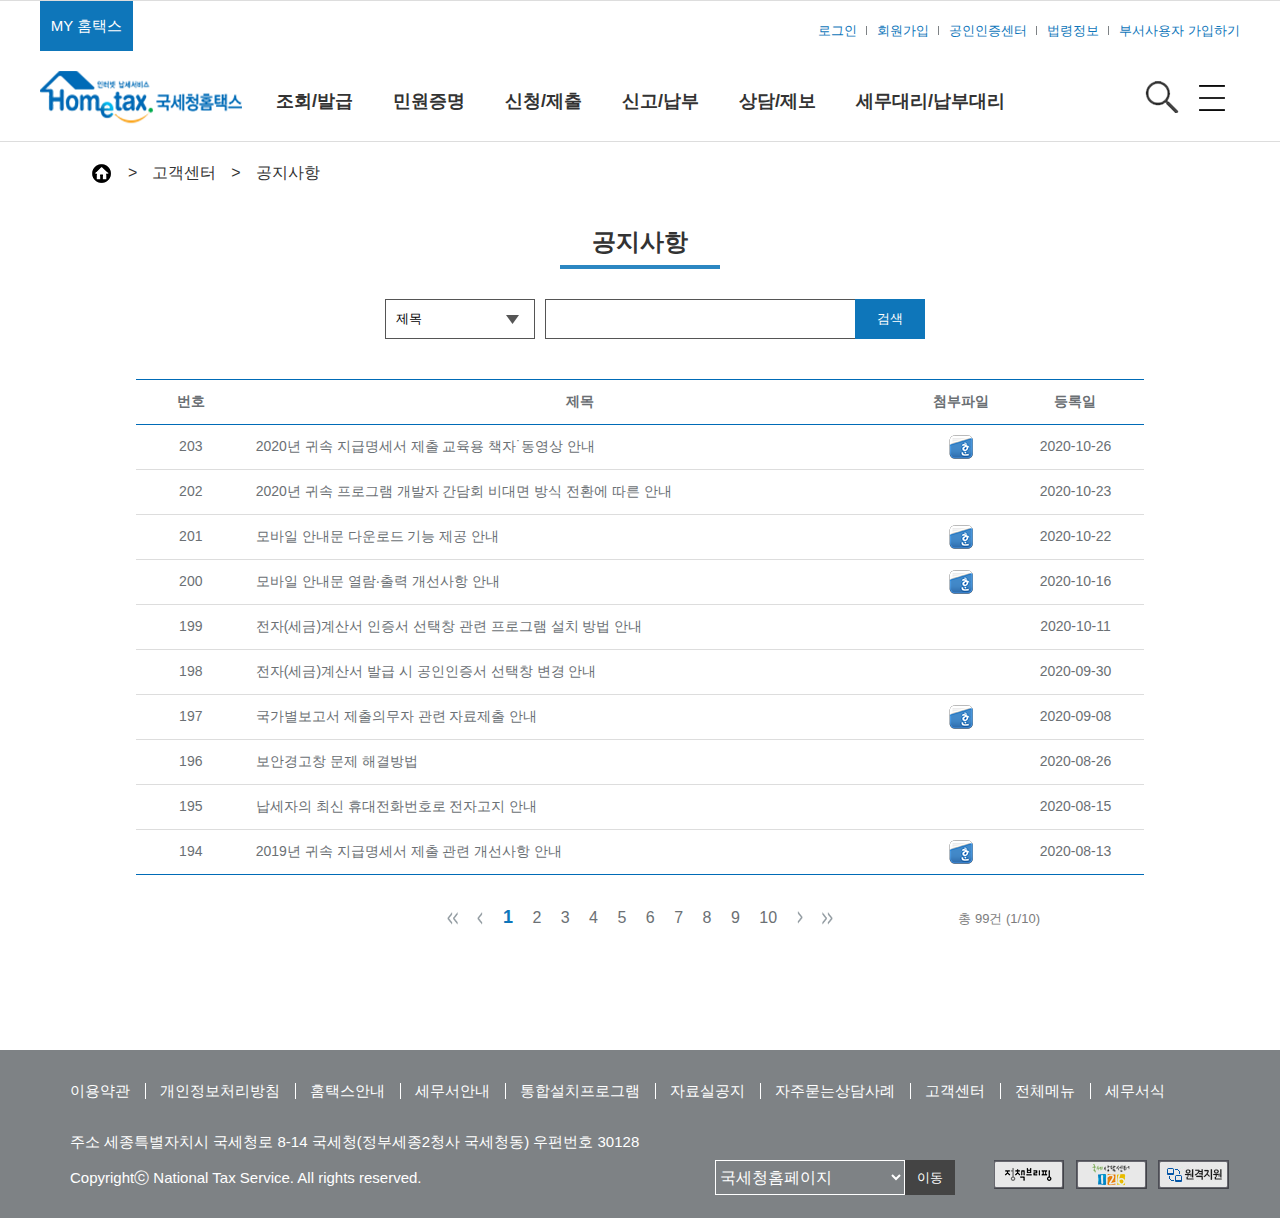
==== commit 6be82f84: "end" ====
--- a/boards.html
+++ b/boards.html
@@ -4,16 +4,17 @@
     <meta charset="UTF-8">
     <meta name="viewport" content="width=device-width, initial-scale=1.0">
     <link rel="stylesheet" href="css/style-boards.min.css">
-    <title>국세청 홈택스</title>
+    <link rel="shortcut icon" href="images/common/favicon.png" type="image/x-icon">
+    <title>국세청 홈택스 | 공지사항</title>
 </head>
 <body>
     <p class="skip-menu"><a href="#container">본문바로가기</a></p>
     <header id="header-wrap">
         <div id="header">
             <div class="header_top">
-                <p class="header_top_logo"><a href="#">MY 홈택스</a></p>
+                <p class="header_top_logo"><a href="index.html">MY 홈택스</a></p>
                 <ul class="util-menu">
-                    <li><a href="#">로그인</a></li>
+                    <li><a href="login.html">로그인</a></li>
                     <li><a href="#">회원가입</a></li>
                     <li><a href="#">공인인증센터</a></li>
                     <li><a href="#">법령정보</a></li>
--- a/css/style-boards.min.css
+++ b/css/style-boards.min.css
@@ -1,3 +1,2 @@
-@import url("../css/reset.css");body{width:100%;color:#333333;font:14px/1.4 Noto Sans, Malgun Gothic, '맑은고딕', AppleGothic, gulim, '굴림', dotum,- '돋움', sans-serif}#header-wrap{width:100%;margin:0 auto;border-top:1px solid #dddddd;border-bottom:1px solid #dddddd;margin-bottom:20px}#header-wrap #header{max-width:1200px;margin:0 auto}#header-wrap #header .header_top{overflow:hidden}#header-wrap #header .header_top .header_top_logo{float:left}#header-wrap #header .header_top .header_top_logo a{display:block;width:93px;height:50px;color:#fff;font-size:15px;background-color:#0e76ba;text-align:center;line-height:50px}#header-wrap #header .header_top ul{float:right;overflow:hidden;margin-top:20px}#header-wrap #header .header_top ul li{position:relative;float:left;margin-left:20px}#header-wrap #header .header_top ul li:first-child{margin-left:0}#header-wrap #header .header_top ul li::before{position:absolute;top:5px;left:-11px;content:'';display:block;width:1px;height:9px;background-color:#7e8285}#header-wrap #header .header_top ul li a{color:#0e76ba;font-size:13px}#header-wrap #header .header-bot{position:relative;padding:20px 0 20px;margin-bottom:10px;height:80px}#header-wrap #header .header-bot .logo a{display:block;text-indent:-9999px;width:202px;height:54px;background:url("../images/common/logo.png") no-repeat 0 0}#header-wrap #header .header-bot .all-menu{position:absolute;top:30px;right:10px}#header-wrap #header .header-bot .all-menu a{display:block;width:36px;height:36px;background:url(../images/common/ico-all-menu-1.png) no-repeat 0 0}#header-wrap #header .header-bot .search-bar{position:absolute;top:28px;right:60px}#header-wrap #header .header-bot .search-bar a{display:block;width:36px;height:36px;background:url(../images/common/ico-sch-1.png) no-repeat 0 0}#gnb{position:absolute;top:38px;left:196px;max-width:100%}#gnb .btn-gnb-close{display:none}#gnb>ul{overflow:hidden}#gnb>ul *[class*='gnb-']{float:left;margin-left:40px}#gnb>ul *[class*='gnb-']>a{font-size:18px;font-weight:bold;color:#333}#gnb>ul *[class*='gnb-']>ul{overflow:hidden;display:none}#gnb>ul *[class*='gnb-']>ul.on{display:block}#gnb>ul *[class*='gnb-']>ul li{padding-left:120px;font-size:16px;color:#0e76ba;float:left}#gnb>ul *[class*='gnb-']>ul li:first-child{padding-left:0}#container{width:1200px;margin:0 auto}#container .top-menu .navigation{overflow:hidden;position:relative;margin-left:50px;font-size:16px}#container .top-menu .navigation li{float:left;margin-right:15px;text-align:center}#container .top-menu .navigation li span{padding-right:15px}#container .top-menu .navigation .home-icon{height:23px;width:23px;background:url("../images/boards/boards-home.png") no-repeat 0 0;text-indent:-9999px}.contents-box{max-width:1100px;margin:0 auto;color:#6b7074}.contents-box h2{text-align:center;font-size:24px;font-weight:bold;color:#333333;margin:40px 0;position:relative}.contents-box h2::after{content:'';position:absolute;top:40px;left:calc(50% - 80px);width:160px;height:4px;background-color:#2c87c2}.contents-box .srh-form{position:relative;padding-bottom:80px}.contents-box .srh-form .srh-box{position:absolute;top:0;left:295px}.contents-box .srh-form .srh-box select{width:150px;height:40px;border-color:#555555;padding-left:10px;padding-right:35px;white-space:nowrap;text-overflow:ellipsis;-webkit-appearance:none;background:url("../images/boards/boards-arr6.png") no-repeat 120px 15px}.contents-box .srh-form .srh-box select:focus{outline:none}.contents-box .srh-form .input-box{position:absolute;top:0;left:455px}.contents-box .srh-form .input-box input{padding:10px;border-color:#555555}.contents-box .srh-form .input-box input:focus{outline:none}.contents-box .srh-form .input-box input[type="text"]{width:380px;height:40px;padding-right:70px}.contents-box .srh-form .input-box input[type="submit"]{position:absolute;top:0;right:0;background-color:#0e76ba;color:#fff;width:70px;height:40px;border:none;-webkit-appearance:none}.contents-box .scope-col table{text-align:center;width:1100px;margin:0 auto}.contents-box .scope-col table th{height:45px;vertical-align:middle;border-top:1px solid #006bb7;border-bottom:1px solid #006bb7}.contents-box .scope-col table td{height:45px;vertical-align:middle;border-bottom:1px solid #dddddd}.contents-box .scope-col .col-title{text-align:left;padding:0 10px;word-break:break-all}.contents-box .scope-col .col-last td{border-bottom:1px solid #006bb7}.contents-box .scope-col .att-file{width:24px;height:24px;background:url(../images/boards/boards-att-file.png) center center no-repeat}.contents-box .page-num{text-align:center;font-size:16px;margin:30px 0 120px;position:relative}.contents-box .page-num ul li{display:inline-block;padding-right:15px}.contents-box .page-num ul li:last-child{padding-right:0}.contents-box .page-num ul li .on{color:#0e76ba;font-weight:bold;font-size:18px}.contents-box .page-num p{position:absolute;top:5px;right:150px;font-size:13px;color:#7c7c7c;vertical-align:middle}#bg-footer{max-width:100%;background-color:#7e8285;color:#fff;font-size:15px}#footer{position:relative;max-width:1200px;margin:0 auto;padding:30px}#footer .footer-menu{overflow:hidden;margin-bottom:30px}#footer .footer-menu li{position:relative;float:left;margin-left:30px}#footer .footer-menu li ~ li::after{position:absolute;top:3px;left:-15px;content:'';display:block;width:1px;height:16px;background-color:#fff}#footer .footer-menu li:first-child{margin-left:0}#footer address{padding-bottom:15px}#footer .sitemap-select{position:absolute;top:110px;right:335px}#footer .sitemap-select input[type='submit']{position:absolute;top:0;right:-50px;width:50px;height:35px;color:#fff;background-color:#444;border:1px solid transparent}#footer .footer-site-ico{position:absolute;top:110px;right:10px;overflow:hidden}#footer .footer-site-ico li{text-indent:-9999px;float:left;width:72px;height:29px;background:url("../images/common/footer-ico-1.png") no-repeat 0 0;margin-left:10px}#footer .footer-site-ico li.footer-site-ico-2{background:url("../images/common/footer-ico-2.png") no-repeat 0 0}#footer .footer-site-ico li.footer-site-ico-3{background:url("../images/common/footer-ico-3.png") no-repeat 0 0}#sitemap-tab-menu{width:190px;height:35px;background-color:#7e8285;color:#fff;border:1px solid #fff;font-size:16px}@media (min-width: 1076px){#banner-slide .banner-ico-1 .banner-ico{max-width:100%}}@media (max-width: 1075px) and (min-width: 1024px){body{margin:0 auto}#header .header-bot .search-bar a{display:none}#banner-slide .banner-ico-1 .banner-ico{max-width:100%}#board-service .board-left{max-width:100%}#board-service .service-right{max-width:100%}#footer .footer-menu{display:none}#footer .sitemap-select{top:60px}#footer .footer-site-ico{top:60px}}@media (max-width: 1023px){body{padding:10px}#header .header_top{display:none}#header .header-bot .logo a{margin:0 auto}#header .header-bot .search-bar a{display:none}#bg-container #container .tit-1{display:none}#bg-container #container .tax-calc{margin:0;top:calc(50% - 168px);left:calc(50% - 355px)}#bg-container #container .calendar{margin:0;top:calc(50% - 168px);right:calc(50% - 355px)}#banner-slide .banner-ico-1{overflow-x:auto}#board-service .board-left{float:none;width:100%}#board-service .service-right{float:none;width:100%}#footer{text-align:center}#footer .sitemap-select{display:none}#footer .footer-site-ico{display:none}}@media (max-width: 719px){body{padding:0 10px}#header .header_top{display:none}#header .header-bot .logo a{margin:0 auto}#header .header-bot .search-bar a{display:none}#header .header-bot .search-bar{display:none}#gnb{display:none}#bg-container{background:none}#bg-container #container{padding:0;height:100%}#bg-container #container .tit-1{display:none}#bg-container #container .tax-calc{position:static;width:100%;margin:0 auto;padding:30px 30px 0 30px}#bg-container #container .tax-calc form input[type='text']:first-child{position:absolute;top:0;left:0;width:100%}#bg-container #container .tax-calc form input[type='text']:first-child+label a{position:relative;top:-87px;right:5px}#bg-container #container .tax-calc form .auto-input-1{display:none}#bg-container #container .tax-calc .input-number-1{text-align:center;position:relative;top:65px;left:-140px}#bg-container #container .calendar{position:relative;top:-100px;left:0;margin:0 auto}#auto-input-2{display:none}#banner-slide{top:-115px}#banner-slide .banner-ico-1{overflow-x:auto}#board-service{top:-115px}#board-service .board-left{float:none;width:100%}#board-service .board-left input[type='radio']+label{font-size:14px}#board-service .board-left input[type='radio']:checked+label{font-size:16px}#board-service .service-right{text-align:center}#board-service .service-right ul li{width:50%}#board-service .service-right ul li:nth-child(2n+1){clear:both}#footer address{display:none}#footer .footer-menu{display:none}}@media (max-width: 386px){.btn-more-2{display:none}}
+@import url("../css/reset.css");body{width:100%;color:#333333;font:14px/1.4 Noto Sans, Malgun Gothic, '맑은고딕', AppleGothic, gulim, '굴림', dotum, '돋움', sans-serif}#header-wrap{width:100%;margin:0 auto;border-top:1px solid #dddddd;border-bottom:1px solid #dddddd;margin-bottom:20px}#header-wrap #header{max-width:1200px;margin:0 auto}#header-wrap #header .header_top{overflow:hidden}#header-wrap #header .header_top .header_top_logo{float:left}#header-wrap #header .header_top .header_top_logo a{display:block;width:93px;height:50px;color:#fff;font-size:15px;background-color:#0e76ba;text-align:center;line-height:50px}#header-wrap #header .header_top ul{float:right;overflow:hidden;margin-top:20px}#header-wrap #header .header_top ul li{position:relative;float:left;margin-left:20px}#header-wrap #header .header_top ul li:first-child{margin-left:0}#header-wrap #header .header_top ul li::before{position:absolute;top:5px;left:-11px;content:'';display:block;width:1px;height:9px;background-color:#7e8285}#header-wrap #header .header_top ul li a{color:#0e76ba;font-size:13px}#header-wrap #header .header-bot{position:relative;padding:20px 0 20px;margin-bottom:10px;height:80px}#header-wrap #header .header-bot .logo a{display:block;text-indent:-9999px;width:202px;height:54px;background:url("../images/common/logo.png") no-repeat 0 0}#header-wrap #header .header-bot .all-menu{position:absolute;top:30px;right:10px}#header-wrap #header .header-bot .all-menu a{display:block;width:36px;height:36px;background:url(../images/common/ico-all-menu-1.png) no-repeat 0 0}#header-wrap #header .header-bot .search-bar{position:absolute;top:28px;right:60px}#header-wrap #header .header-bot .search-bar a{display:block;width:36px;height:36px;background:url(../images/common/ico-sch-1.png) no-repeat 0 0}#gnb{position:absolute;top:38px;left:196px;max-width:100%}#gnb .btn-gnb-close{display:none}#gnb>ul{overflow:hidden}#gnb>ul *[class*='gnb-']{float:left;margin-left:40px}#gnb>ul *[class*='gnb-']>a{font-size:18px;font-weight:bold;color:#333}#gnb>ul *[class*='gnb-']>ul{overflow:hidden;display:none}#gnb>ul *[class*='gnb-']>ul.on{display:block}#gnb>ul *[class*='gnb-']>ul li{padding-left:120px;font-size:16px;color:#0e76ba;float:left}#gnb>ul *[class*='gnb-']>ul li:first-child{padding-left:0}#container{width:100%;margin:0 auto}#container .top-menu{max-width:1200px;margin:0 auto}#container .top-menu .navigation{overflow:hidden;position:relative;margin-left:50px;font-size:16px}#container .top-menu .navigation li{float:left;margin-right:15px;text-align:center}#container .top-menu .navigation li span{padding-right:15px}#container .top-menu .navigation .home-icon{height:23px;width:23px;background:url("../images/boards/boards-home.png") no-repeat 0 0;text-indent:-9999px}.contents-box{max-width:1100px;margin:0 auto;color:#6b7074}.contents-box h2{text-align:center;font-size:24px;font-weight:bold;color:#333333;margin:40px 0;position:relative}.contents-box h2::after{content:'';position:absolute;top:40px;left:calc(50% - 80px);width:160px;height:4px;background-color:#2c87c2}.contents-box .srh-form{position:relative;padding-bottom:80px}.contents-box .srh-form .srh-box{position:absolute;top:0;left:26.81818181818182%}.contents-box .srh-form .srh-box select{width:150px;height:40px;border-color:#555555;padding-left:10px;padding-right:35px;white-space:nowrap;text-overflow:ellipsis;-webkit-appearance:none;background:url("../images/boards/boards-arr6.png") no-repeat 120px 15px}.contents-box .srh-form .srh-box select:focus{outline:none}.contents-box .srh-form .input-box{position:absolute;top:0;left:41.36363636363636%}.contents-box .srh-form .input-box input{padding:10px;border-color:#555555}.contents-box .srh-form .input-box input:focus{outline:none}.contents-box .srh-form .input-box input[type="text"]{width:380px;height:40px;padding-right:70px}.contents-box .srh-form .input-box input[type="submit"]{position:absolute;top:0;right:0;background-color:#0e76ba;color:#fff;width:70px;height:40px;border:none;-webkit-appearance:none}.contents-box .scope-col table{text-align:center;width:91.66666666666667%;margin:0 auto}.contents-box .scope-col table th{height:45px;vertical-align:middle;border-top:1px solid #006bb7;border-bottom:1px solid #006bb7}.contents-box .scope-col table td{height:45px;vertical-align:middle;border-bottom:1px solid #dddddd}.contents-box .scope-col .col-title{text-align:left;padding:0 10px;word-break:break-all;overflow:hidden;white-space:nowrap;text-overflow:ellipsis}.contents-box .scope-col .col-last td{border-bottom:1px solid #006bb7}.contents-box .scope-col .att-file{width:24px;height:24px;background:url(../images/boards/boards-att-file.png) center center no-repeat}.contents-box .page-num{text-align:center;font-size:16px;margin:30px 0 120px;position:relative}.contents-box .page-num ul li{display:inline-block;padding-right:15px}.contents-box .page-num ul li:last-child{padding-right:0}.contents-box .page-num ul li .on{color:#0e76ba;font-weight:bold;font-size:18px}.contents-box .page-num p{position:absolute;top:5px;right:150px;font-size:13px;color:#7c7c7c;vertical-align:middle}#bg-footer{max-width:100%;background-color:#7e8285;color:#fff;font-size:15px}#footer{position:relative;max-width:1200px;margin:0 auto;padding:30px}#footer .footer-menu{overflow:hidden;margin-bottom:30px}#footer .footer-menu li{position:relative;float:left;margin-left:30px}#footer .footer-menu li ~ li::after{position:absolute;top:3px;left:-15px;content:'';display:block;width:1px;height:16px;background-color:#fff}#footer .footer-menu li:first-child{margin-left:0}#footer address{padding-bottom:15px}#footer .sitemap-select{position:absolute;top:110px;right:335px}#footer .sitemap-select input[type='submit']{position:absolute;top:0;right:-50px;width:50px;height:35px;color:#fff;background-color:#444;border:1px solid transparent}#footer .footer-site-ico{position:absolute;top:110px;right:10px;overflow:hidden}#footer .footer-site-ico li{text-indent:-9999px;float:left;width:72px;height:29px;background:url("../images/common/footer-ico-1.png") no-repeat 0 0;margin-left:10px}#footer .footer-site-ico li.footer-site-ico-2{background:url("../images/common/footer-ico-2.png") no-repeat 0 0}#footer .footer-site-ico li.footer-site-ico-3{background:url("../images/common/footer-ico-3.png") no-repeat 0 0}#sitemap-tab-menu{width:190px;height:35px;background-color:#7e8285;color:#fff;border:1px solid #fff;font-size:16px}@media (max-width: 1076px){#header .header_top{display:none}#header .header-bot .logo a{margin:0 auto}#gnb{display:none;position:fixed;top:0;width:100%;height:100%;background-color:#0e76ba;z-index:300;overflow-y:auto}#gnb ul{padding-top:80px}#gnb ul *[class*='gnb-']{float:none;height:40px;line-height:40px;border-bottom:1px solid #fff;margin:0;padding-left:40px}#gnb ul *[class*='gnb-']>a{color:#fff}#footer .footer-menu{display:none}#footer .sitemap-select{top:60px}#footer .footer-site-ico{top:60px}}@media (max-width: 1023px){#footer{text-align:center}#footer .sitemap-select{display:none}#footer .footer-site-ico{display:none}}@media (max-width: 880px){body{min-width:701px}.navigation,.total{display:none}#footer address,#footer .footer-menu{display:none}}
 /*# sourceMappingURL=style-boards.min.css.map */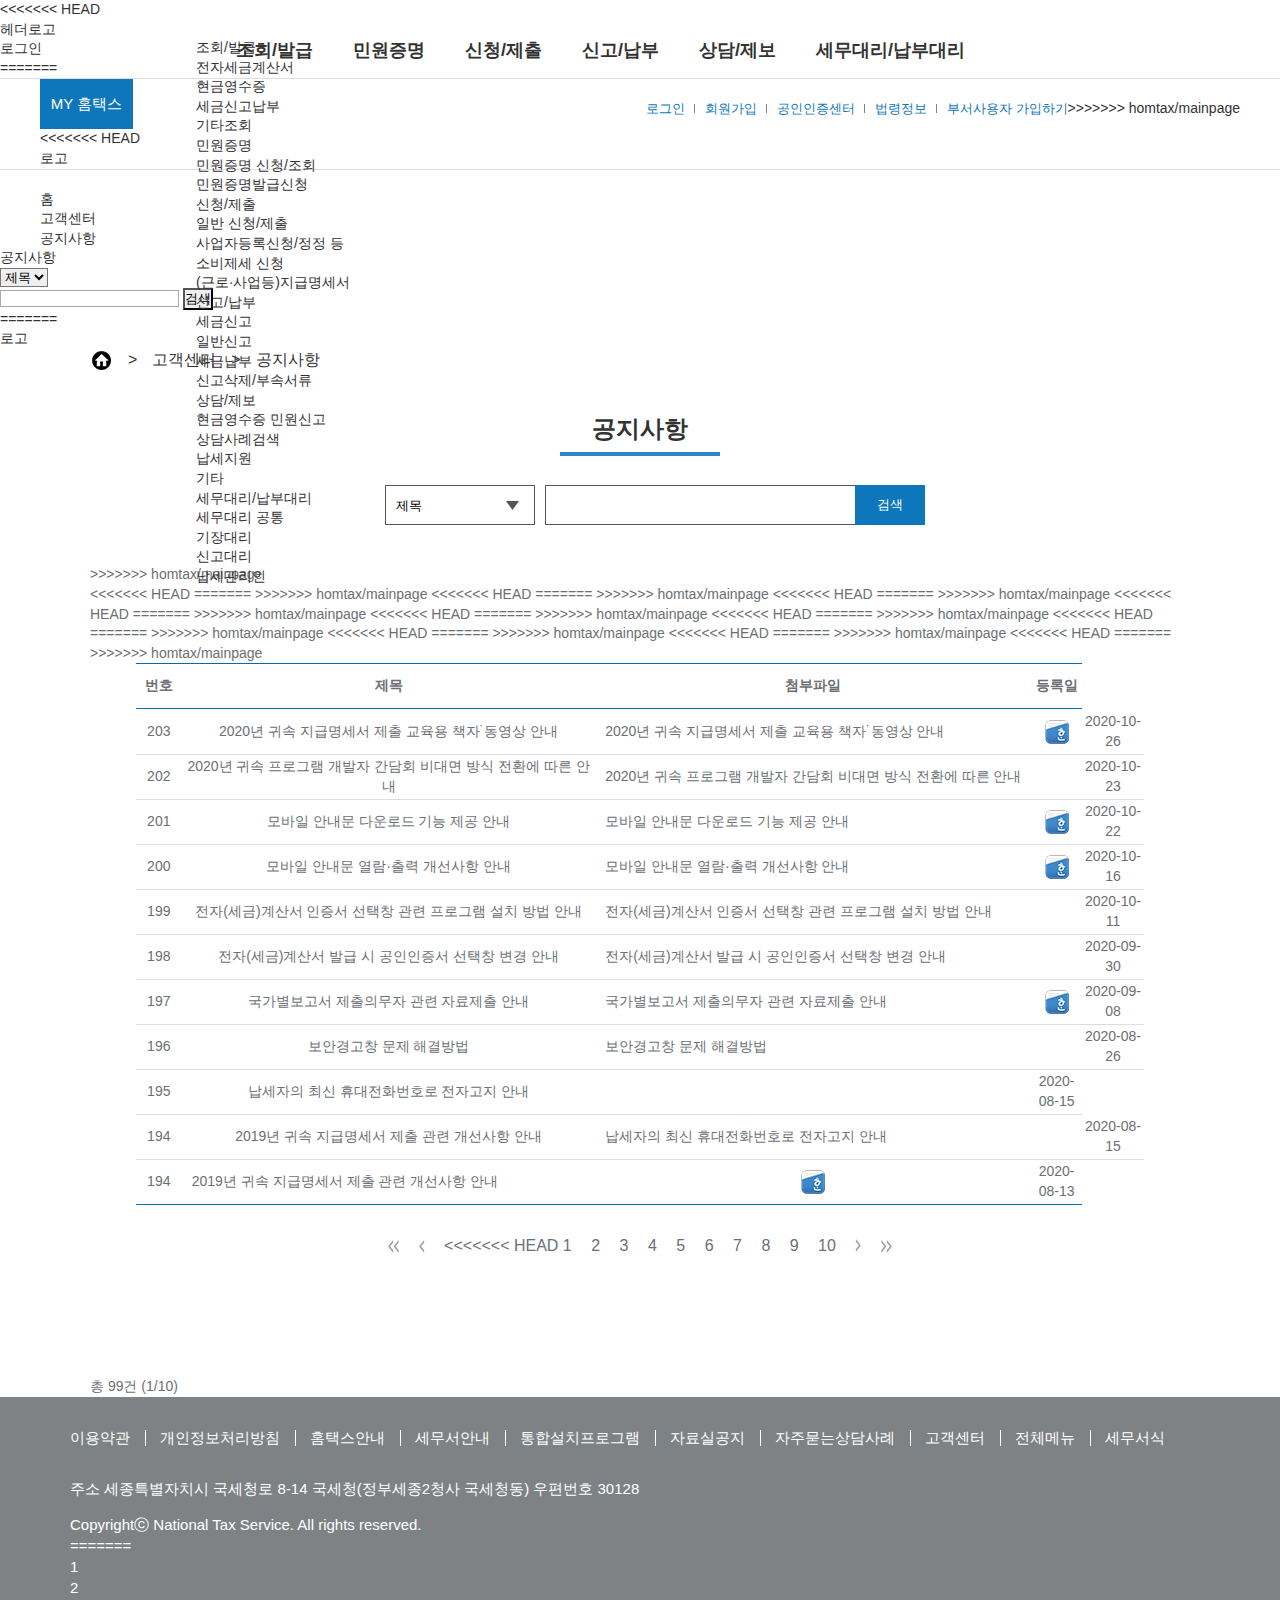
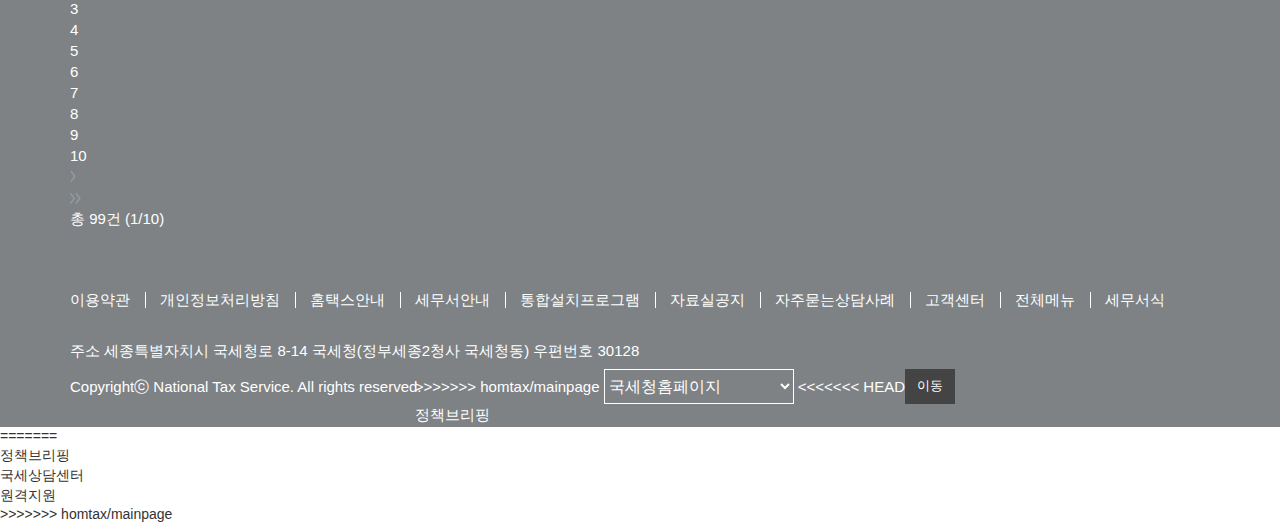
==== commit 46f65ef9: "Merge remote-tracking branch 'homtax/mainpage' into master" ====
--- a/boards.html
+++ b/boards.html
@@ -3,6 +3,17 @@
 <head>
     <meta charset="UTF-8">
     <meta name="viewport" content="width=device-width, initial-scale=1.0">
+<<<<<<< HEAD
+    <title>국세청 홈택스</title>
+</head>
+<body>
+    <div id="wrap">
+        <header id="header">
+            <div class="header_top">
+                <p class="header_top_logo"><a href="#">헤더로고</a></p>
+                <ul>
+                    <li><a href="#">로그인</a></li>
+=======
     <link rel="stylesheet" href="css/style-boards.min.css">
     <link rel="shortcut icon" href="images/common/favicon.png" type="image/x-icon">
     <title>국세청 홈택스 | 공지사항</title>
@@ -15,12 +26,91 @@
                 <p class="header_top_logo"><a href="index.html">MY 홈택스</a></p>
                 <ul class="util-menu">
                     <li><a href="login.html">로그인</a></li>
+>>>>>>> homtax/mainpage
                     <li><a href="#">회원가입</a></li>
                     <li><a href="#">공인인증센터</a></li>
                     <li><a href="#">법령정보</a></li>
                     <li><a href="#">부서사용자 가입하기</a></li>
                 </ul>
             </div>
+<<<<<<< HEAD
+            <h1 class="logo">로고</h1>
+            <p class="all-menu"><a href="#"></a></p>
+            <p class="search-bar"><a href="#"></a></p>
+            <div id="gnb">
+                <ul>
+                    <li><a href="#">조회/발급</a>
+                        <ul>
+                            <li><a href="#">전자세금계산서</a></li>
+                            <li><a href="#">현금영수증</a></li>
+                            <li><a href="#">세금신고납부</a></li>
+                            <li><a href="#">기타조회</a></li>
+                        </ul>
+                    </li>
+                    <li><a href="#">민원증명</a>
+                        <ul>
+                            <li><a href="#">민원증명 신청/조회</a></li>
+                            <li><a href="#">민원증명발급신청</a></li>
+                        </ul>
+                    </li>
+                    <li><a href="#">신청/제출</a>
+                        <ul>
+                            <li><a href="#">일반 신청/제출</a></li>
+                            <li><a href="#">사업자등록신청/정정 등</a></li>
+                            <li><a href="#">소비제세 신청</a></li>
+                            <li><a href="#">(근로&middot;사업등)지급명세서</a></li>
+                        </ul>
+                    </li>
+                    <li><a href="#">신고/납부</a>
+                        <ul>
+                            <li><a href="#">세금신고</a></li>
+                            <li><a href="#">일반신고</a></li>
+                            <li><a href="#">세금납부</a></li>
+                            <li><a href="#">신고삭제/부속서류</a></li>
+                        </ul>
+                    </li>
+                    <li><a href="#">상담/제보</a>
+                        <ul>
+                            <li><a href="#">현금영수증 민원신고</a></li>
+                            <li><a href="#">상담사례검색</a></li>
+                            <li><a href="#">납세지원</a></li>
+                            <li><a href="#">기타</a></li>
+                        </ul>
+                    </li>
+                    <li><a href="#">세무대리/납부대리</a>
+                        <ul>
+                            <li><a href="#">세무대리 공통</a></li>
+                            <li><a href="#">기장대리</a></li>
+                            <li><a href="#">신고대리</a></li>
+                            <li><a href="#">납세관리인</a></li>
+                        </ul>
+                    </li>
+                </ul>
+            </div>
+        </header>
+        <div id="container">
+            <div class="top-menu">
+                <ol>
+                    <li>홈</li>
+                    <li>고객센터</li>
+                    <li>공지사항</li>
+                </ol>
+            </div>         
+            <h2>공지사항</h2>
+            <srh-form>
+                <div class="srh-box">
+                    <select name="serch type" id="srh-type">
+                        <option value="제목">제목</option>
+                        <option value="내용">내용</option>
+                        <option value="번호">번호</option>
+                    </select>
+                </div>
+                <div class="input-box">
+                    <input type="text">
+                    <input type="submit" value="검색">
+                </div>
+            </srh-form>
+=======
             <div class="header-bot">
                 <h1 class="logo"><a href="#">로고</a></h1>
                 <p class="all-menu"><a href="#gnb"></a></p>
@@ -110,12 +200,17 @@
                     </ul>
                 </fieldset>
             </form>
+>>>>>>> homtax/mainpage
             <div class="scope-col">
                 <table>
                     <caption>공지사항 목록</caption>
                     <colgroup>
                         <col style="width:10.9%">
+<<<<<<< HEAD
+                        <col style="width:65.45%">
+=======
                         <col style="width:auto">
+>>>>>>> homtax/mainpage
                         <col style="width:9.09%">
                         <col style="width:13.63%">
                     </colgroup>
@@ -130,54 +225,95 @@
                     <tbody>
                         <tr>
                             <td>203</td>
+<<<<<<< HEAD
+                            <td>2020년 귀속 지급명세서 제출 교육용 책자˙동영상 안내</td>
+=======
                             <td class="col-title"><a href="#">2020년 귀속 지급명세서 제출 교육용 책자˙동영상 안내</a></td>
+>>>>>>> homtax/mainpage
                             <td class="att-file"></td>
                             <td>2020-10-26</td>
                         </tr>
                         <tr>
                             <td>202</td>
+<<<<<<< HEAD
+                            <td>2020년 귀속 프로그램 개발자 간담회 비대면 방식 전환에 따른 안내</td>
+=======
                             <td class="col-title"><a href="#">2020년 귀속 프로그램 개발자 간담회 비대면 방식 전환에 따른 안내</a></td>
+>>>>>>> homtax/mainpage
                             <td></td>
                             <td>2020-10-23</td>
                         </tr>
                         <tr>
                             <td>201</td>
+<<<<<<< HEAD
+                            <td>모바일 안내문 다운로드 기능 제공 안내</td>
+=======
                             <td class="col-title"><a href="#">모바일 안내문 다운로드 기능 제공 안내</a></td>
+>>>>>>> homtax/mainpage
                             <td class="att-file"></td>
                             <td>2020-10-22</td>
                         </tr>
                         <tr>
                             <td>200</td>
+<<<<<<< HEAD
+                            <td>모바일 안내문 열람·출력 개선사항 안내</td>
+=======
                             <td class="col-title"><a href="#">모바일 안내문 열람·출력 개선사항 안내</a></td>
+>>>>>>> homtax/mainpage
                             <td class="att-file"></td>
                             <td>2020-10-16</td>
                         </tr>
                         <tr>
                             <td>199</td>
+<<<<<<< HEAD
+                            <td>전자(세금)계산서 인증서 선택창 관련 프로그램 설치 방법 안내</td>
+=======
                             <td class="col-title"><a href="#">전자(세금)계산서 인증서 선택창 관련 프로그램 설치 방법 안내</a></td>
+>>>>>>> homtax/mainpage
                             <td></td>
                             <td>2020-10-11</td>
                         </tr>
                         <tr>
                             <td>198</td>
+<<<<<<< HEAD
+                            <td>전자(세금)계산서 발급 시 공인인증서 선택창 변경 안내</td>
+=======
                             <td class="col-title"><a href="#">전자(세금)계산서 발급 시 공인인증서 선택창 변경 안내</a></td>
+>>>>>>> homtax/mainpage
                             <td></td>
                             <td>2020-09-30</td>
                         </tr>
                         <tr>
                             <td>197</td>
+<<<<<<< HEAD
+                            <td>국가별보고서 제출의무자 관련 자료제출 안내</td>
+=======
                             <td class="col-title"><a href="#">국가별보고서 제출의무자 관련 자료제출 안내</a></td>
+>>>>>>> homtax/mainpage
                             <td class="att-file"></td>
                             <td>2020-09-08</td>
                         </tr>
                         <tr>
                             <td>196</td>
+<<<<<<< HEAD
+                            <td>보안경고창 문제 해결방법</td>
+=======
                             <td class="col-title"><a href="#">보안경고창 문제 해결방법</a></td>
+>>>>>>> homtax/mainpage
                             <td></td>
                             <td>2020-08-26</td>
                         </tr>
                         <tr>
                             <td>195</td>
+<<<<<<< HEAD
+                            <td>납세자의 최신 휴대전화번호로 전자고지 안내</td>
+                            <td></td>
+                            <td>2020-08-15</td>
+                        </tr>
+                        <tr>
+                            <td>194</td>
+                            <td>2019년 귀속 지급명세서 제출 관련 개선사항 안내</td>
+=======
                             <td class="col-title"><a href="#">납세자의 최신 휴대전화번호로 전자고지 안내</a></td>
                             <td></td>
                             <td>2020-08-15</td>
@@ -185,6 +321,7 @@
                         <tr class="col-last">
                             <td>194</td>
                             <td class="col-title"><a href="#">2019년 귀속 지급명세서 제출 관련 개선사항 안내</a></td>
+>>>>>>> homtax/mainpage
                             <td class="att-file"></td>
                             <td>2020-08-13</td>
                         </tr>
@@ -195,6 +332,40 @@
                 <ul>
                     <li><a href="#"><img src="images/boards/boards-arr1.png" alt="첫 페이지"></a></li>
                     <li><a href="#"><img src="images/boards/boards-arr2.png" alt="이전 페이지"></a></li>
+<<<<<<< HEAD
+                    <li><a href="#"></a>1</li>
+                    <li><a href="#"></a>2</li>
+                    <li><a href="#"></a>3</li>
+                    <li><a href="#"></a>4</li>
+                    <li><a href="#"></a>5</li>
+                    <li><a href="#"></a>6</li>
+                    <li><a href="#"></a>7</li>
+                    <li><a href="#"></a>8</li>
+                    <li><a href="#"></a>9</li>
+                    <li><a href="#"></a>10</li>
+                    <li><a href="#"><img src="images/boards/boards-arr3.png" alt="다음 페이지"></a></li>
+                    <li><a href="#"><img src="images/boards/boards-arr4.png" alt="마지막 페이지"></a></li>
+                </ul>
+            </div>
+            <p class="total">총 99건 (1/10)</p>
+        </div>
+        <div id="bg-footer">
+            <footer id="footer">
+                <ul class="footer-menu">
+                    <li><a href="#">이용약관</a></li>
+                    <li><a href="#">개인정보처리방침</a></li>
+                    <li><a href="#">홈택스안내</a></li>
+                    <li><a href="#">세무서안내</a></li>
+                    <li><a href="#">통합설치프로그램</a></li>
+                    <li><a href="#">자료실공지</a></li>
+                    <li><a href="#">자주묻는상담사례</a></li>
+                    <li><a href="#">고객센터</a></li>
+                    <li><a href="#">전체메뉴</a></li>
+                    <li><a href="#">세무서식</a></li>
+                </ul>
+                <address>주소 세종특별자치시 국세청로 8-14 국세청(정부세종2청사 국세청동)   우편번호 30128 </address>
+                <p class="copryright">Copyrightⓒ National Tax Service. All rights reserved.</p>
+=======
                     <li><a href="#" class="on">1</a></li>
                     <!-- <li><a href="#">1</a></li> -->
                     <li><a href="#">2</a></li>
@@ -230,6 +401,7 @@
             <address>주소 세종특별자치시 국세청로 8-14 국세청(정부세종2청사 국세청동)   우편번호 30128 </address>
             <p class="copryright">Copyrightⓒ National Tax Service. All rights reserved.</p>
             <div class="sitemap-select">
+>>>>>>> homtax/mainpage
                 <select name="sitemap" id="sitemap-tab-menu">
                     <option value="국세청홈페이지">국세청홈페이지</option>
                     <option value="위택스">위택스</option>
@@ -240,6 +412,15 @@
                     <option value="공익신고안내">공익신고안내</option>
                 </select>
                 <input type="submit" value="이동">
+<<<<<<< HEAD
+                <ul>
+                    <li><a href="#">정책브리핑</a></li>
+                    <li><a href="#">국세상담센터</a></li>
+                    <li><a href="#">원격지원</a></li>
+                </ul>
+            </footer>
+        </div>
+=======
             </div>
             <ul class="footer-site-ico">
                 <li class="footer-site-ico-1"><a href="#">정책브리핑</a></li>
@@ -247,6 +428,7 @@
                 <li class="footer-site-ico-3"><a href="#">원격지원</a></li>
             </ul>
         </footer>
+>>>>>>> homtax/mainpage
     </div>
 </body>
 </html>--- a/css/style-boards.min.css
+++ b/css/style-boards.min.css
@@ -1,2 +1,3 @@
-@import url("../css/reset.css");body{width:100%;color:#333333;font:14px/1.4 Noto Sans, Malgun Gothic, '맑은고딕', AppleGothic, gulim, '굴림', dotum, '돋움', sans-serif}#header-wrap{width:100%;margin:0 auto;border-top:1px solid #dddddd;border-bottom:1px solid #dddddd;margin-bottom:20px}#header-wrap #header{max-width:1200px;margin:0 auto}#header-wrap #header .header_top{overflow:hidden}#header-wrap #header .header_top .header_top_logo{float:left}#header-wrap #header .header_top .header_top_logo a{display:block;width:93px;height:50px;color:#fff;font-size:15px;background-color:#0e76ba;text-align:center;line-height:50px}#header-wrap #header .header_top ul{float:right;overflow:hidden;margin-top:20px}#header-wrap #header .header_top ul li{position:relative;float:left;margin-left:20px}#header-wrap #header .header_top ul li:first-child{margin-left:0}#header-wrap #header .header_top ul li::before{position:absolute;top:5px;left:-11px;content:'';display:block;width:1px;height:9px;background-color:#7e8285}#header-wrap #header .header_top ul li a{color:#0e76ba;font-size:13px}#header-wrap #header .header-bot{position:relative;padding:20px 0 20px;margin-bottom:10px;height:80px}#header-wrap #header .header-bot .logo a{display:block;text-indent:-9999px;width:202px;height:54px;background:url("../images/common/logo.png") no-repeat 0 0}#header-wrap #header .header-bot .all-menu{position:absolute;top:30px;right:10px}#header-wrap #header .header-bot .all-menu a{display:block;width:36px;height:36px;background:url(../images/common/ico-all-menu-1.png) no-repeat 0 0}#header-wrap #header .header-bot .search-bar{position:absolute;top:28px;right:60px}#header-wrap #header .header-bot .search-bar a{display:block;width:36px;height:36px;background:url(../images/common/ico-sch-1.png) no-repeat 0 0}#gnb{position:absolute;top:38px;left:196px;max-width:100%}#gnb .btn-gnb-close{display:none}#gnb>ul{overflow:hidden}#gnb>ul *[class*='gnb-']{float:left;margin-left:40px}#gnb>ul *[class*='gnb-']>a{font-size:18px;font-weight:bold;color:#333}#gnb>ul *[class*='gnb-']>ul{overflow:hidden;display:none}#gnb>ul *[class*='gnb-']>ul.on{display:block}#gnb>ul *[class*='gnb-']>ul li{padding-left:120px;font-size:16px;color:#0e76ba;float:left}#gnb>ul *[class*='gnb-']>ul li:first-child{padding-left:0}#container{width:100%;margin:0 auto}#container .top-menu{max-width:1200px;margin:0 auto}#container .top-menu .navigation{overflow:hidden;position:relative;margin-left:50px;font-size:16px}#container .top-menu .navigation li{float:left;margin-right:15px;text-align:center}#container .top-menu .navigation li span{padding-right:15px}#container .top-menu .navigation .home-icon{height:23px;width:23px;background:url("../images/boards/boards-home.png") no-repeat 0 0;text-indent:-9999px}.contents-box{max-width:1100px;margin:0 auto;color:#6b7074}.contents-box h2{text-align:center;font-size:24px;font-weight:bold;color:#333333;margin:40px 0;position:relative}.contents-box h2::after{content:'';position:absolute;top:40px;left:calc(50% - 80px);width:160px;height:4px;background-color:#2c87c2}.contents-box .srh-form{position:relative;padding-bottom:80px}.contents-box .srh-form .srh-box{position:absolute;top:0;left:26.81818181818182%}.contents-box .srh-form .srh-box select{width:150px;height:40px;border-color:#555555;padding-left:10px;padding-right:35px;white-space:nowrap;text-overflow:ellipsis;-webkit-appearance:none;background:url("../images/boards/boards-arr6.png") no-repeat 120px 15px}.contents-box .srh-form .srh-box select:focus{outline:none}.contents-box .srh-form .input-box{position:absolute;top:0;left:41.36363636363636%}.contents-box .srh-form .input-box input{padding:10px;border-color:#555555}.contents-box .srh-form .input-box input:focus{outline:none}.contents-box .srh-form .input-box input[type="text"]{width:380px;height:40px;padding-right:70px}.contents-box .srh-form .input-box input[type="submit"]{position:absolute;top:0;right:0;background-color:#0e76ba;color:#fff;width:70px;height:40px;border:none;-webkit-appearance:none}.contents-box .scope-col table{text-align:center;width:91.66666666666667%;margin:0 auto}.contents-box .scope-col table th{height:45px;vertical-align:middle;border-top:1px solid #006bb7;border-bottom:1px solid #006bb7}.contents-box .scope-col table td{height:45px;vertical-align:middle;border-bottom:1px solid #dddddd}.contents-box .scope-col .col-title{text-align:left;padding:0 10px;word-break:break-all;overflow:hidden;white-space:nowrap;text-overflow:ellipsis}.contents-box .scope-col .col-last td{border-bottom:1px solid #006bb7}.contents-box .scope-col .att-file{width:24px;height:24px;background:url(../images/boards/boards-att-file.png) center center no-repeat}.contents-box .page-num{text-align:center;font-size:16px;margin:30px 0 120px;position:relative}.contents-box .page-num ul li{display:inline-block;padding-right:15px}.contents-box .page-num ul li:last-child{padding-right:0}.contents-box .page-num ul li .on{color:#0e76ba;font-weight:bold;font-size:18px}.contents-box .page-num p{position:absolute;top:5px;right:150px;font-size:13px;color:#7c7c7c;vertical-align:middle}#bg-footer{max-width:100%;background-color:#7e8285;color:#fff;font-size:15px}#footer{position:relative;max-width:1200px;margin:0 auto;padding:30px}#footer .footer-menu{overflow:hidden;margin-bottom:30px}#footer .footer-menu li{position:relative;float:left;margin-left:30px}#footer .footer-menu li ~ li::after{position:absolute;top:3px;left:-15px;content:'';display:block;width:1px;height:16px;background-color:#fff}#footer .footer-menu li:first-child{margin-left:0}#footer address{padding-bottom:15px}#footer .sitemap-select{position:absolute;top:110px;right:335px}#footer .sitemap-select input[type='submit']{position:absolute;top:0;right:-50px;width:50px;height:35px;color:#fff;background-color:#444;border:1px solid transparent}#footer .footer-site-ico{position:absolute;top:110px;right:10px;overflow:hidden}#footer .footer-site-ico li{text-indent:-9999px;float:left;width:72px;height:29px;background:url("../images/common/footer-ico-1.png") no-repeat 0 0;margin-left:10px}#footer .footer-site-ico li.footer-site-ico-2{background:url("../images/common/footer-ico-2.png") no-repeat 0 0}#footer .footer-site-ico li.footer-site-ico-3{background:url("../images/common/footer-ico-3.png") no-repeat 0 0}#sitemap-tab-menu{width:190px;height:35px;background-color:#7e8285;color:#fff;border:1px solid #fff;font-size:16px}@media (max-width: 1076px){#header .header_top{display:none}#header .header-bot .logo a{margin:0 auto}#gnb{display:none;position:fixed;top:0;width:100%;height:100%;background-color:#0e76ba;z-index:300;overflow-y:auto}#gnb ul{padding-top:80px}#gnb ul *[class*='gnb-']{float:none;height:40px;line-height:40px;border-bottom:1px solid #fff;margin:0;padding-left:40px}#gnb ul *[class*='gnb-']>a{color:#fff}#footer .footer-menu{display:none}#footer .sitemap-select{top:60px}#footer .footer-site-ico{top:60px}}@media (max-width: 1023px){#footer{text-align:center}#footer .sitemap-select{display:none}#footer .footer-site-ico{display:none}}@media (max-width: 880px){body{min-width:701px}.navigation,.total{display:none}#footer address,#footer .footer-menu{display:none}}
+@import url("../css/reset.css");body{width:100%;color:#333333;font:14px/1.4 Noto Sans, Malgun Gothic, '맑은고딕', AppleGothic, gulim, '굴림', dotum,+ '돋움', sans-serif}#header-wrap{width:100%;margin:0 auto;border-top:1px solid #dddddd;border-bottom:1px solid #dddddd;margin-bottom:20px}#header-wrap #header{max-width:1200px;margin:0 auto}#header-wrap #header .header_top{overflow:hidden}#header-wrap #header .header_top .header_top_logo{float:left}#header-wrap #header .header_top .header_top_logo a{display:block;width:93px;height:50px;color:#fff;font-size:15px;background-color:#0e76ba;text-align:center;line-height:50px}#header-wrap #header .header_top ul{float:right;overflow:hidden;margin-top:20px}#header-wrap #header .header_top ul li{position:relative;float:left;margin-left:20px}#header-wrap #header .header_top ul li:first-child{margin-left:0}#header-wrap #header .header_top ul li::before{position:absolute;top:5px;left:-11px;content:'';display:block;width:1px;height:9px;background-color:#7e8285}#header-wrap #header .header_top ul li a{color:#0e76ba;font-size:13px}#header-wrap #header .header-bot{position:relative;padding:20px 0 20px;margin-bottom:10px;height:80px}#header-wrap #header .header-bot .logo a{display:block;text-indent:-9999px;width:202px;height:54px;background:url("../images/common/logo.png") no-repeat 0 0}#header-wrap #header .header-bot .all-menu{position:absolute;top:30px;right:10px}#header-wrap #header .header-bot .all-menu a{display:block;width:36px;height:36px;background:url(../images/common/ico-all-menu-1.png) no-repeat 0 0}#header-wrap #header .header-bot .search-bar{position:absolute;top:28px;right:60px}#header-wrap #header .header-bot .search-bar a{display:block;width:36px;height:36px;background:url(../images/common/ico-sch-1.png) no-repeat 0 0}#gnb{position:absolute;top:38px;left:196px;max-width:100%}#gnb .btn-gnb-close{display:none}#gnb>ul{overflow:hidden}#gnb>ul *[class*='gnb-']{float:left;margin-left:40px}#gnb>ul *[class*='gnb-']>a{font-size:18px;font-weight:bold;color:#333}#gnb>ul *[class*='gnb-']>ul{overflow:hidden;display:none}#gnb>ul *[class*='gnb-']>ul.on{display:block}#gnb>ul *[class*='gnb-']>ul li{padding-left:120px;font-size:16px;color:#0e76ba;float:left}#gnb>ul *[class*='gnb-']>ul li:first-child{padding-left:0}#container{width:100%;margin:0 auto}#container .top-menu{max-width:1200px;margin:0 auto}#container .top-menu .navigation{overflow:hidden;position:relative;margin-left:50px;font-size:16px}#container .top-menu .navigation li{float:left;margin-right:15px;text-align:center}#container .top-menu .navigation li span{padding-right:15px}#container .top-menu .navigation .home-icon{height:23px;width:23px;background:url("../images/boards/boards-home.png") no-repeat 0 0;text-indent:-9999px}.contents-box{max-width:1100px;margin:0 auto;color:#6b7074}.contents-box h2{text-align:center;font-size:24px;font-weight:bold;color:#333333;margin:40px 0;position:relative}.contents-box h2::after{content:'';position:absolute;top:40px;left:calc(50% - 80px);width:160px;height:4px;background-color:#2c87c2}.contents-box .srh-form{position:relative;padding-bottom:80px}.contents-box .srh-form .srh-box{position:absolute;top:0;left:26.81818181818182%}.contents-box .srh-form .srh-box select{width:150px;height:40px;border-color:#555555;padding-left:10px;padding-right:35px;white-space:nowrap;text-overflow:ellipsis;-webkit-appearance:none;background:url("../images/boards/boards-arr6.png") no-repeat 120px 15px}.contents-box .srh-form .srh-box select:focus{outline:none}.contents-box .srh-form .input-box{position:absolute;top:0;left:41.36363636363636%}.contents-box .srh-form .input-box input{padding:10px;border-color:#555555}.contents-box .srh-form .input-box input:focus{outline:none}.contents-box .srh-form .input-box input[type="text"]{width:380px;height:40px;padding-right:70px}.contents-box .srh-form .input-box input[type="submit"]{position:absolute;top:0;right:0;background-color:#0e76ba;color:#fff;width:70px;height:40px;border:none;-webkit-appearance:none}.contents-box .scope-col table{text-align:center;width:91.66666666666667%;margin:0 auto}.contents-box .scope-col table th{height:45px;vertical-align:middle;border-top:1px solid #006bb7;border-bottom:1px solid #006bb7}.contents-box .scope-col table td{height:45px;vertical-align:middle;border-bottom:1px solid #dddddd}.contents-box .scope-col .col-title{text-align:left;padding:0 10px;word-break:break-all;overflow:hidden;white-space:nowrap;text-overflow:ellipsis}.contents-box .scope-col .col-last td{border-bottom:1px solid #006bb7}.contents-box .scope-col .att-file{width:24px;height:24px;background:url(../images/boards/boards-att-file.png) center center no-repeat}.contents-box .page-num{text-align:center;font-size:16px;margin:30px 0 120px;position:relative}.contents-box .page-num ul li{display:inline-block;padding-right:15px}.contents-box .page-num ul li:last-child{padding-right:0}.contents-box .page-num ul li .on{color:#0e76ba;font-weight:bold;font-size:18px}.contents-box .page-num p{position:absolute;top:5px;right:150px;font-size:13px;color:#7c7c7c;vertical-align:middle}#bg-footer{max-width:100%;background-color:#7e8285;color:#fff;font-size:15px}#footer{position:relative;max-width:1200px;margin:0 auto;padding:30px}#footer .footer-menu{overflow:hidden;margin-bottom:30px}#footer .footer-menu li{position:relative;float:left;margin-left:30px}#footer .footer-menu li ~ li::after{position:absolute;top:3px;left:-15px;content:'';display:block;width:1px;height:16px;background-color:#fff}#footer .footer-menu li:first-child{margin-left:0}#footer address{padding-bottom:15px}#footer .sitemap-select{position:absolute;top:110px;right:335px}#footer .sitemap-select input[type='submit']{position:absolute;top:0;right:-50px;width:50px;height:35px;color:#fff;background-color:#444;border:1px solid transparent}#footer .footer-site-ico{position:absolute;top:110px;right:10px;overflow:hidden}#footer .footer-site-ico li{text-indent:-9999px;float:left;width:72px;height:29px;background:url("../images/common/footer-ico-1.png") no-repeat 0 0;margin-left:10px}#footer .footer-site-ico li.footer-site-ico-2{background:url("../images/common/footer-ico-2.png") no-repeat 0 0}#footer .footer-site-ico li.footer-site-ico-3{background:url("../images/common/footer-ico-3.png") no-repeat 0 0}#sitemap-tab-menu{width:190px;height:35px;background-color:#7e8285;color:#fff;border:1px solid #fff;font-size:16px}@media (max-width: 1076px){#header .header_top{display:none}#header .header-bot .logo a{margin:0 auto}#gnb{display:none;position:fixed;top:0;width:100%;height:100%;background-color:#0e76ba;z-index:300;overflow-y:auto}#gnb ul{padding-top:80px}#gnb ul *[class*='gnb-']{float:none;height:40px;line-height:40px;border-bottom:1px solid #fff;margin:0;padding-left:40px}#gnb ul *[class*='gnb-']>a{color:#fff}#footer .footer-menu{display:none}#footer .sitemap-select{top:60px}#footer .footer-site-ico{top:60px}}@media (max-width: 1023px){#footer{text-align:center}#footer .sitemap-select{display:none}#footer .footer-site-ico{display:none}}@media (max-width: 880px){body{min-width:701px}.navigation,.total{display:none}#footer address,#footer .footer-menu{display:none}}
 /*# sourceMappingURL=style-boards.min.css.map */